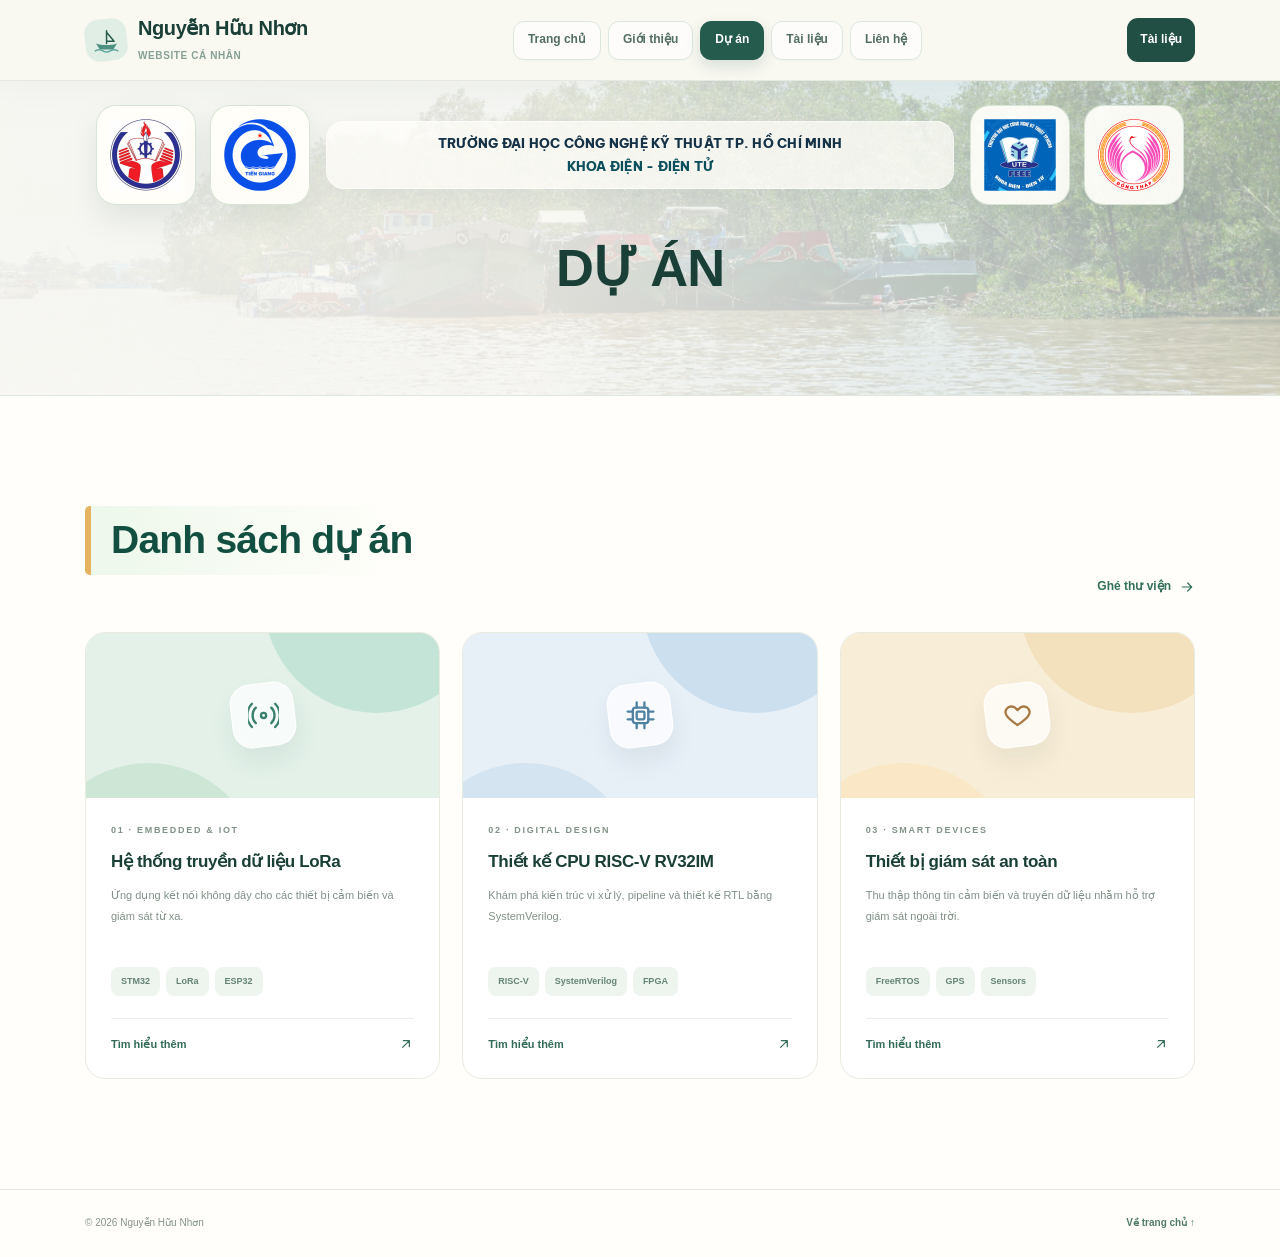
==== du-an.html @ a787abdf "Add files via upload" ====
<!DOCTYPE html>

<html lang="vi"><head><meta charset="utf-8"/><meta content="width=device-width, initial-scale=1" name="viewport"/>
<meta content="#f9f8f1" name="theme-color"/><meta content="Website cá nhân Nguyễn Hữu Nhơn: giới thiệu, học vấn, dự án và tài liệu." name="description"/>
<title>Dự án | Nguyễn Hữu Nhơn</title><link rel="preconnect" href="https://fonts.googleapis.com"/>
<link rel="preconnect" href="https://fonts.gstatic.com" crossorigin="anonymous"/>
<link href="https://fonts.googleapis.com/css2?family=Be+Vietnam+Pro:wght@500;600;700;800&amp;display=swap" rel="stylesheet"/>
<link href="style.css" rel="stylesheet"/></head>
<body data-page="du-an.html"><svg aria-hidden="true" style="position:absolute;width:0;height:0;overflow:hidden" xmlns="http://www.w3.org/2000/svg">
<symbol id="i-arrow" viewbox="0 0 24 24"><path d="M5 12h14m-6-6 6 6-6 6"></path></symbol>
<symbol id="i-arrow-up" viewbox="0 0 24 24"><path d="M7 17 17 7M8 7h9v9"></path></symbol>
<symbol id="i-search" viewbox="0 0 24 24"><circle cx="11" cy="11" r="7"></circle><path d="m16.5 16.5 4 4"></path></symbol>
<symbol id="i-book" viewbox="0 0 24 24"><path d="M4 5.5C8 4 10 5 12 7c2-2 4-3 8-1.5v13c-3-1-6-1-8 1-2-2-5-2-8-1v-13ZM12 7v12.5"></path></symbol>
<symbol id="i-heart" viewbox="0 0 24 24"><path d="M20.6 7.1c-1.6-2.4-5-2.7-7.1-.7l-1.5 1.5-1.5-1.5C8.4 4.4 5 4.7 3.4 7.1c-2.4 3.5.7 6.9 8.6 12.4 7.9-5.5 11-8.9 8.6-12.4Z"></path></symbol>
<symbol id="i-plus" viewbox="0 0 24 24"><path d="M12 4v16M4 12h16"></path></symbol>
<symbol id="i-x" viewbox="0 0 24 24"><path d="m5 5 14 14M19 5 5 19"></path></symbol>
<symbol id="i-trash" viewbox="0 0 24 24"><path d="M4 7h16M9 7V4h6v3m3 0-1 13H7L6 7m4 4v6m4-6v6"></path></symbol>
<symbol id="i-cloud" viewbox="0 0 24 24"><path d="M8 18H6a4 4 0 0 1 0-8 6.5 6.5 0 0 1 12.5-1 4.5 4.5 0 0 1-.5 9H8Z"></path></symbol>
<symbol id="i-cpu" viewbox="0 0 24 24"><rect height="12" rx="2" width="12" x="6" y="6"></rect><rect height="6" rx="1" width="6" x="9" y="9"></rect><path d="M9 2v4m6-4v4M9 18v4m6-4v4M2 9h4m-4 6h4m12-6h4m-4 6h4"></path></symbol>
<symbol id="i-radio" viewbox="0 0 24 24"><circle cx="12" cy="12" r="2"></circle><path d="M6 6a8.5 8.5 0 0 0 0 12m12-12a8.5 8.5 0 0 1 0 12M3 3a13 13 0 0 0 0 18M21 3a13 13 0 0 1 0 18"></path></symbol>
<symbol id="i-pin" viewbox="0 0 24 24"><path d="M19 10c0 5-7 11-7 11S5 15 5 10a7 7 0 1 1 14 0Z"></path><circle cx="12" cy="10" r="2.5"></circle></symbol>
<symbol id="i-sun" viewbox="0 0 24 24"><circle cx="12" cy="12" r="4"></circle><path d="M12 2v3m0 14v3M2 12h3m14 0h3M4.9 4.9l2.1 2.1m10 10 2.1 2.1M19.1 4.9 17 7m-10 10-2.1 2.1"></path></symbol>
<symbol id="i-code" viewbox="0 0 24 24"><path d="m8 7-5 5 5 5m8-10 5 5-5 5m-2-12-4 14"></path></symbol>
<symbol id="i-menu" viewbox="0 0 24 24"><path d="M4 7h16M4 12h16M4 17h16"></path></symbol>
<symbol id="i-download" viewbox="0 0 24 24"><path d="M12 3v12m-4-4 4 4 4-4M4 17v3h16v-3"></path></symbol>
</svg>
<header class="site-header"><div class="container header-row">
<a aria-label="Nguyễn Hữu Nhơn - Trang chủ" class="brand" href="index.html">
<span aria-hidden="true" class="brand-mark"><svg fill="none" height="27" viewbox="0 0 36 36" width="27"><path d="M4 22c7 3 21 3 28 0l-5 8H9l-5-8Z" fill="#4d9180"></path><path d="M18 5v17M18 7l10 12H18" stroke="#285b4c" stroke-linecap="round" stroke-linejoin="round" stroke-width="2"></path><path d="M3 32q5-3 10 0t10 0t10 0" stroke="#62a9a1" stroke-linecap="round" stroke-width="2"></path></svg></span>
<span><span class="brand-name">Nguyễn Hữu Nhơn</span><span class="brand-desc">Website cá nhân</span></span>
</a>
<nav aria-label="Điều hướng chính" class="site-nav" id="site-nav"><a href="index.html">Trang chủ</a>
<a href="gioi-thieu.html">Giới thiệu</a>
<a aria-current="page" class="active" href="du-an.html">Dự án</a>
<a href="tai-lieu.html">Tài liệu</a>
<a href="lien-he.html">Liên hệ</a></nav>
<a class="header-cta" href="tai-lieu.html">Tài liệu</a>
<button aria-controls="site-nav" aria-expanded="false" aria-label="Mở menu" class="menu-toggle" id="menu-toggle" type="button"><svg class="icon"><use href="#i-menu"></use></svg></button>
</div></header><main><section aria-label="Giới thiệu trang" class="page-banner"><div aria-label="Các biểu trưng giới thiệu" class="hero-emblems hero-emblems-split">
<div aria-label="Logo bên trái" class="emblem-row emblem-row-left">
<div class="emblem" title="Logo trường HCMUTE"><img alt="Logo Trường Đại học Sư phạm Kỹ thuật TP.HCM" height="320" src="images/logo-hcmute.png" width="320"/></div>
<div class="emblem" title="Logo tỉnh Tiền Giang"><img alt="Logo tỉnh Tiền Giang" height="320" src="images/logo-tien-giang.png" width="320"/></div>
</div>
<div class="site-academic-brand" aria-label="Trường và khoa">
  <span class="school-name">TRƯỜNG ĐẠI HỌC CÔNG NGHỆ KỸ THUẬT TP. HỒ CHÍ MINH</span>
  <span class="faculty-name">KHOA ĐIỆN - ĐIỆN TỬ</span>
</div>
<div aria-label="Logo bên phải" class="emblem-row emblem-row-right">
<div class="emblem" title="Logo khoa Điện - Điện tử"><img alt="Logo Khoa Điện - Điện tử" height="320" src="images/logo-khoa-dien-dien-tu.png" width="320"/></div>
<div class="emblem" title="Logo tỉnh Đồng Tháp"><img alt="Logo tỉnh Đồng Tháp" height="320" src="images/logo-dong-thap.png" width="320"/></div>
</div>
</div>
<div class="container page-banner-center">
<h1>Dự án</h1>
</div>
</section><section class="section-pad projects projects-page" id="du-an">
<div class="container">
<div class="section-top">
<div><h2 class="section-heading">Danh sách dự án</h2></div>
<a class="text-link" href="tai-lieu.html">Ghé thư viện <svg class="icon icon-sm"><use href="#i-arrow"></use></svg></a>
</div>
<div class="project-grid">
<article class="project-card">
<div class="project-banner"><div class="project-symbol"><svg class="icon"><use href="#i-radio"></use></svg></div></div>
<div class="project-card-body"><div class="project-meta">01 · Embedded &amp; IoT</div><h3>Hệ thống truyền dữ liệu LoRa</h3><p>Ứng dụng kết nối không dây cho các thiết bị cảm biến và giám sát từ xa.</p><div class="tags"><span>STM32</span><span>LoRa</span><span>ESP32</span></div><div class="card-footer"><button class="project-detail-button" data-project="lora">Tìm hiểu thêm <svg class="icon icon-sm"><use href="#i-arrow-up"></use></svg></button></div></div>
</article>
<article class="project-card">
<div class="project-banner"><div class="project-symbol"><svg class="icon"><use href="#i-cpu"></use></svg></div></div>
<div class="project-card-body"><div class="project-meta">02 · Digital Design</div><h3>Thiết kế CPU RISC-V RV32IM</h3><p>Khám phá kiến trúc vi xử lý, pipeline và thiết kế RTL bằng SystemVerilog.</p><div class="tags"><span>RISC-V</span><span>SystemVerilog</span><span>FPGA</span></div><div class="card-footer"><button class="project-detail-button" data-project="riscv">Tìm hiểu thêm <svg class="icon icon-sm"><use href="#i-arrow-up"></use></svg></button></div></div>
</article>
<article class="project-card">
<div class="project-banner"><div class="project-symbol"><svg class="icon"><use href="#i-heart"></use></svg></div></div>
<div class="project-card-body"><div class="project-meta">03 · Smart Devices</div><h3>Thiết bị giám sát an toàn</h3><p>Thu thập thông tin cảm biến và truyền dữ liệu nhằm hỗ trợ giám sát ngoài trời.</p><div class="tags"><span>FreeRTOS</span><span>GPS</span><span>Sensors</span></div><div class="card-footer"><button class="project-detail-button" data-project="safety">Tìm hiểu thêm <svg class="icon icon-sm"><use href="#i-arrow-up"></use></svg></button></div></div>
</article>
</div>
</div>
</section></main><footer><div class="container footer-inner"><span>© <span id="year">2026</span> Nguyễn Hữu Nhơn</span><a href="index.html">Về trang chủ ↑</a></div></footer><div aria-labelledby="project-modal-title" aria-modal="true" class="modal-backdrop" id="project-modal" role="dialog">
<div class="modal">
<div class="modal-head"><div><div class="eyebrow">Thông tin dự án · bản demo</div><h2 id="project-modal-title"></h2></div><button aria-label="Đóng" class="icon-button" data-close="project-modal" type="button"><svg class="icon"><use href="#i-x"></use></svg></button></div>
<div class="project-info-box" id="project-modal-body"></div>
<div class="form-actions"><button class="btn btn-primary" data-close="project-modal" type="button">Đã xem <svg class="icon icon-sm"><use href="#i-arrow"></use></svg></button></div>
</div>
</div><div aria-live="polite" id="toast" role="status"></div>
<script src="script.js"></script></body></html>
---- style.css ----
:root {
      --cream:#f9f8f1;--paper:#fffefa;--cream-2:#f2f3e9;--green:#214f43;--green-dark:#193f36;--muted:#63776c;
      --sea:#4f988e;--pale-sea:#e5f1ed;--gold:#efb963;--gold-light:#fcf0d6;--stroke:#dee6da;--shadow:0 22px 55px rgba(41,75,59,.08);
      --radius:23px; --font:'Be Vietnam Pro','Segoe UI',Tahoma,Arial,sans-serif;--serif:'Be Vietnam Pro','Segoe UI',Tahoma,Arial,sans-serif;
    }
    *{box-sizing:border-box}
    html{scroll-behavior:smooth;scroll-padding-top:95px}
    body{margin:0;background:var(--cream);color:var(--green-dark);font-family:var(--font);font-size:14px;-webkit-font-smoothing:antialiased}
    a{color:inherit;text-decoration:none}button,input,select,textarea{font:inherit}button{cursor:pointer}
    button:focus-visible,a:focus-visible,input:focus-visible,select:focus-visible,textarea:focus-visible{outline:3px solid #e2a855;outline-offset:3px}
    img,svg{display:block}::selection{background:#d0e7d8}
    .container{max-width:1170px;margin:auto;padding:0 30px}
    .eyebrow{font-size:11px;font-weight:800;letter-spacing:2.3px;text-transform:uppercase;color:#588579;display:flex;align-items:center;gap:10px}
    .eyebrow::before{content:"";width:27px;height:1px;background:#8fac95;display:inline-block}
    .site-header{position:sticky;top:0;z-index:70;background:rgba(249,248,241,.93);border-bottom:1px solid rgba(45,87,64,.09);backdrop-filter:blur(16px)}
    .header-row{height:80px;display:flex;justify-content:space-between;align-items:center;gap:25px}
    .brand{display:flex;align-items:center;gap:11px;flex-shrink:0}
    .brand-mark{display:grid;place-items:center;background:#e0eee6;color:var(--green);border-radius:14px;width:42px;height:42px;transform:rotate(-7deg)}
    .brand-mark svg{transform:rotate(7deg)}
    .brand-name{font-family:var(--serif);font-weight:400;font-size:28px;letter-spacing:-.6px;line-height:1}
    .brand-desc{font-size:9px;letter-spacing:1.7px;font-weight:700;text-transform:uppercase;color:#86a094;display:block;margin-top:5px}
    .site-nav{display:flex;gap:26px;align-items:center}
    .site-nav a{font-size:12px;color:#62796c;font-weight:700;transition:color .2s}
    .site-nav a:hover,.site-nav a.active{color:#1c5444}
    .header-cta{font-size:12px;background:var(--green);color:white;padding:13px 17px;border-radius:13px;font-weight:700;display:inline-flex;align-items:center;gap:12px;white-space:nowrap;transition:transform .2s,background .2s}
    .header-cta:hover{background:#357361;transform:translateY(-2px)}
    .menu-toggle{display:none;border:0;background:#e9f1e8;color:var(--green);width:42px;height:42px;border-radius:12px;align-items:center;justify-content:center}
    .icon{width:19px;height:19px;stroke:currentColor;stroke-width:1.8;fill:none;stroke-linecap:round;stroke-linejoin:round;flex-shrink:0}
    .icon-sm{width:16px;height:16px}
    .hero{overflow:hidden;position:relative;padding:72px 0 70px}
    .hero::before{content:"";width:540px;height:540px;border-radius:50%;background:#f5efdb;position:absolute;left:-370px;top:-130px;opacity:.6;pointer-events:none}
    .hero-layout{display:grid;grid-template-columns:51% 49%;align-items:center;gap:8px;position:relative}
    .hero-copy{padding:20px 20px 20px 0;z-index:1}
    .hero .eyebrow{margin-bottom:29px}
    h1,h2,h3,p{margin-top:0}
    .hero h1{font-family:var(--serif);font-size:clamp(51px,5.5vw,79px);letter-spacing:-1.8px;line-height:1.13;font-weight:400;margin-bottom:24px}
    .hero h1 em{font-style:italic;color:var(--sea)}
    .hero-description{font-size:14px;line-height:2.05;color:#708177;max-width:440px;margin-bottom:31px}
    .hero-actions{display:flex;align-items:center;flex-wrap:wrap;gap:13px}
    .btn{border-radius:13px;font-size:12px;font-weight:800;display:inline-flex;align-items:center;gap:11px;padding:15px 20px;border:1px solid transparent;justify-content:center;transition:transform .2s,box-shadow .2s,background .2s}
    .btn:hover{transform:translateY(-2px);box-shadow:0 10px 25px rgba(33,79,67,.12)}
    .btn-primary{background:var(--green);color:white}
    .btn-secondary{background:var(--paper);color:var(--green);border-color:#d5e1d6}
    .hero-notes{display:flex;align-items:center;gap:13px;margin-top:47px;color:#7a897d;font-size:11px;font-weight:600}
    .note-avatars{display:flex;padding-left:5px}
    .note-avatars span{width:31px;height:31px;border:3px solid var(--cream);border-radius:50%;display:grid;place-items:center;font-size:13px;margin-left:-5px;background:#e9d59e}
    .note-avatars span:nth-child(2){background:#b5d9c9}.note-avatars span:nth-child(3){background:#d9e3c5}
    .hero-visual{position:relative;padding:4px 0 0 0}
    .landscape{width:100%;filter:drop-shadow(0 28px 30px rgba(31,88,72,.1))}
    .visual-tag{position:absolute;top:10%;left:1%;background:#fffef9;box-shadow:var(--shadow);border-radius:13px;padding:13px 16px;transform:rotate(-4deg);display:flex;align-items:center;gap:10px;color:#31574c;font-size:10px;font-weight:800;letter-spacing:.7px}
    .visual-tag .dot{width:9px;height:9px;border-radius:50%;background:#e9b45c;box-shadow:0 0 0 5px #fbf0d8}
    .visual-bottom{position:absolute;right:-4px;bottom:8%;background:#fffefa;border:1px solid #edf0e8;border-radius:17px;padding:17px 20px;box-shadow:0 15px 42px rgba(27,69,53,.13);display:flex;align-items:center;gap:13px}
    .visual-bottom .sticker{background:#e5f1e9;border-radius:12px;width:43px;height:43px;display:grid;place-items:center;color:#4d917c}
    .visual-bottom b{display:block;font-size:11px}.visual-bottom small{font-size:10px;color:#869a8f;display:block;margin-top:4px}
    /* Bốn logo giới thiệu ở hai góc trên của vùng hero.
       Ở màn hình nhỏ, logo chuyển thành hai cột xếp trên nội dung để tránh che chữ. */
    .hero-emblems{position:absolute;top:37px;left:0;right:0;display:flex;justify-content:space-between;padding:0 22px;z-index:2;pointer-events:none}
    .emblem-column{display:flex;flex-direction:column;gap:13px}
    .emblem{width:104px;height:104px;display:grid;place-items:center;border:1px solid rgba(212,227,211,.9);background:rgba(255,254,250,.94);box-shadow:0 12px 28px rgba(39,79,67,.075);border-radius:19px;padding:8px}
    .emblem img{width:86px;height:86px;object-fit:contain}
    @media(max-width:1430px){
      .hero{padding-top:24px}
      .hero-emblems{position:relative;top:auto;left:auto;right:auto;max-width:1170px;margin:0 auto 10px;padding:0 30px}
      .emblem{width:86px;height:86px;border-radius:16px}
      .emblem img{width:72px;height:72px}
      .emblem-column{gap:10px}
    }
    @media(max-width:740px){
      .hero-emblems{padding:0 20px;margin-bottom:17px}
      .emblem{width:72px;height:72px;border-radius:14px;padding:7px}
      .emblem img{width:58px;height:58px}
      .emblem-column{gap:8px}
    }
    .info-strip{background:#204c41;color:#f2f8ee;position:relative;overflow:hidden}
    .info-strip::before{content:"";position:absolute;right:-60px;top:-145px;width:370px;height:260px;border:1px solid rgba(255,255,255,.15);border-radius:50%;transform:rotate(-15deg)}
    .strip-inner{padding-top:26px;padding-bottom:26px;display:grid;grid-template-columns:1.4fr repeat(3,1fr);gap:25px;align-items:center}
    .strip-lead{font-family:var(--serif);font-size:24px;line-height:1.3}
    .strip-stat{display:flex;align-items:center;gap:13px;border-left:1px solid rgba(245,250,240,.23);padding-left:24px}
    .strip-stat .number{font-size:26px;font-family:var(--serif);line-height:1}
    .strip-stat small{display:block;font-size:10px;color:#d0dfd4;line-height:1.6}
    section{scroll-margin-top:85px}
    .section-pad{padding:110px 0}
    .section-heading{font-family:var(--serif);font-weight:400;letter-spacing:-.7px;font-size:clamp(39px,4vw,54px);line-height:1.24;margin:18px 0 17px}
    .section-heading em{color:var(--sea);font-style:italic}
    .section-desc{color:#718277;line-height:2;font-size:13px;max-width:590px}
    .about-layout{display:grid;grid-template-columns:.9fr 1.1fr;gap:90px;align-items:center}
    .about-art{min-height:350px;background:#eaf0e5;border-radius:28px;position:relative;overflow:hidden;padding:35px;display:flex;flex-direction:column;justify-content:space-between}
    .about-art::before{content:"";width:360px;height:360px;background:#e0eadb;position:absolute;right:-130px;top:-180px;border-radius:50%}
    .about-art::after{content:"";width:390px;height:240px;background:#d3e7da;border-radius:45% 55% 30% 70%;transform:rotate(-20deg);position:absolute;right:-170px;bottom:-115px}
    .about-art-top{position:relative;z-index:1;font-size:11px;color:#648374;font-weight:800;letter-spacing:1.7px;text-transform:uppercase}
    .about-art-quote{position:relative;z-index:1;font-family:var(--serif);font-size:40px;max-width:340px;line-height:1.3;color:var(--green)}
    .about-art-quote em{font-style:italic;color:#70a391}
    .about-art-foot{position:relative;z-index:1;display:flex;gap:9px;align-items:center;color:#6c8a78;font-size:12px;font-weight:600}
    .about-art-foot span{width:35px;height:1px;background:#8da998}
    .about-text .eyebrow{margin-bottom:8px}
    .about-text .section-desc{margin-bottom:26px}
    .mini-features{display:grid;grid-template-columns:1fr 1fr;gap:13px}
    .mini-feature{background:white;border:1px solid #e6e9de;border-radius:16px;padding:18px}
    .mini-feature .icon-wrap{height:37px;width:37px;border-radius:11px;display:grid;place-items:center;background:#ebf3e9;color:#428c73;margin-bottom:15px}
    .mini-feature h3{font-size:12px;margin-bottom:7px}.mini-feature p{font-size:10px;color:#8a968a;margin:0;line-height:1.75}
    .projects{background:var(--paper)}
    .section-top{display:flex;align-items:end;justify-content:space-between;gap:25px;margin-bottom:35px}
    .section-top .section-desc{margin-bottom:0}
    .text-link{font-size:12px;color:#316f5a;font-weight:800;display:inline-flex;align-items:center;gap:8px;white-space:nowrap}
    .project-grid{display:grid;grid-template-columns:repeat(3,1fr);gap:22px}
    .project-card{border:1px solid #e8ebdf;border-radius:20px;background:white;overflow:hidden;transition:transform .2s,box-shadow .2s}
    .project-card:hover{transform:translateY(-5px);box-shadow:var(--shadow)}
    .project-banner{height:165px;display:grid;place-items:center;position:relative;overflow:hidden}
    .project-banner:before,.project-banner:after{content:"";position:absolute;border-radius:50%;width:225px;height:225px;opacity:.58}
    .project-banner:before{top:-145px;right:-50px}.project-banner:after{bottom:-190px;left:-50px}
    .project-card:nth-child(1) .project-banner{background:#e3f1e9;color:#3a806d}.project-card:nth-child(1) .project-banner:before{background:#addbcc}.project-card:nth-child(1) .project-banner:after{background:#bddfc9}
    .project-card:nth-child(2) .project-banner{background:#e7eff7;color:#4f81a3}.project-card:nth-child(2) .project-banner:before{background:#b8d4ea}.project-card:nth-child(2) .project-banner:after{background:#c6dded}
    .project-card:nth-child(3) .project-banner{background:#f8edd7;color:#a87943}.project-card:nth-child(3) .project-banner:before{background:#efd7aa}.project-card:nth-child(3) .project-banner:after{background:#fae4bb}
    .project-symbol{width:64px;height:64px;background:rgba(255,255,255,.7);border:1px solid rgba(255,255,255,.85);display:grid;place-items:center;border-radius:20px;transform:rotate(-7deg);box-shadow:0 14px 25px rgba(48,91,73,.08);position:relative;z-index:1}
    .project-symbol svg{height:31px;width:31px;transform:rotate(7deg)}
    .project-card-body{padding:25px}
    .project-meta{font-size:9px;font-weight:800;letter-spacing:1.7px;color:#809286;text-transform:uppercase;margin-bottom:11px}
    .project-card h3{font-size:17px;letter-spacing:-.4px;line-height:1.5;margin:0 0 11px}
    .project-card p{color:#819187;font-size:11px;line-height:1.9;min-height:64px;margin-bottom:18px}
    .tags{display:flex;gap:6px;flex-wrap:wrap;margin-bottom:22px}
    .tags span{font-size:9px;color:#658478;background:#eef4ee;padding:7px 10px;border-radius:8px;font-weight:700}
    .project-card .card-footer{border-top:1px solid #eef1eb;padding-top:16px;display:flex;align-items:center;justify-content:space-between;font-size:11px;font-weight:800;color:#326b59}
    .project-detail-button{background:transparent;border:0;color:inherit;font-size:11px;font-weight:800;display:flex;align-items:center;justify-content:space-between;width:100%;padding:0}
    .resource-section{background:#edf3ea;position:relative;overflow:hidden}
    .resource-section:before{content:"";width:520px;height:520px;border:1px solid #d9e7d8;position:absolute;right:-230px;top:-270px;border-radius:50%}
    .resource-section:after{content:"";width:460px;height:460px;border:1px solid #d9e7d8;position:absolute;left:-280px;bottom:-210px;border-radius:50%}
    .resource-container{position:relative;z-index:1}
    .resource-toolbar{margin-top:35px;background:var(--paper);padding:19px;border:1px solid #e0eadd;border-radius:20px;display:flex;align-items:center;gap:12px;flex-wrap:wrap;box-shadow:0 8px 25px rgba(62,91,70,.04)}
    .search-field{min-width:220px;flex:1 1 300px;display:flex;gap:10px;align-items:center;border:1px solid #e7ebe1;background:#fafcf8;border-radius:12px;padding:0 14px;color:#83a092}
    .search-field input{height:44px;min-width:0;border:0;outline:0;background:transparent;width:100%;font-size:12px;color:#214f43}
    .search-field input::placeholder{color:#9aab9d}
    .resource-toolbar .btn{padding:14px 15px}
    .filter-row{display:flex;align-items:center;flex-wrap:wrap;gap:8px;margin:24px 0}
    .filter-chip{border:1px solid #d8e5d8;border-radius:100px;background:rgba(255,255,255,.7);padding:10px 14px;color:#688477;font-size:10px;font-weight:800;transition:background .2s,color .2s}
    .filter-chip.active,.filter-chip:hover{background:#235645;color:#fff;border-color:#235645}
    .filter-chip.favorites{display:inline-flex;align-items:center;gap:6px}
    .resource-grid{display:grid;grid-template-columns:repeat(2,minmax(0,1fr));gap:15px}
    .resource-card{background:#fff;border:1px solid #e4ebe0;border-radius:16px;padding:22px;display:flex;gap:15px;align-items:flex-start;min-width:0;transition:transform .2s,border-color .2s}
    .resource-card:hover{transform:translateY(-3px);border-color:#bfd9c5}
    .resource-card-icon{width:47px;height:47px;background:#eaf4ee;color:#568b79;display:grid;place-items:center;border-radius:14px;flex-shrink:0}
    .resource-card:nth-child(4n+2) .resource-card-icon{background:#fef1d9;color:#bd9351}
    .resource-card:nth-child(4n+3) .resource-card-icon{background:#e6f1f7;color:#6f95a8}
    .resource-card-content{flex:1;min-width:0}
    .resource-card-category{font-size:9px;color:#82a092;font-weight:800;letter-spacing:1.1px;text-transform:uppercase;margin:2px 0 8px}
    .resource-card h3{margin:0 0 7px;font-size:13px;line-height:1.6;overflow-wrap:anywhere}
    .resource-card p{font-size:10px;color:#87988b;line-height:1.8;margin:0 0 15px}
    .resource-card-bottom{display:flex;align-items:center;justify-content:space-between;gap:12px}
    .resource-link{font-weight:800;font-size:10px;color:#28735a;display:inline-flex;align-items:center;gap:5px}
    .resource-actions{display:flex;gap:3px;align-items:center}
    .icon-button{background:transparent;border:0;border-radius:8px;width:30px;height:30px;display:grid;place-items:center;color:#a0ae9f}
    .icon-button:hover{background:#f1f5ee;color:#2c725c}
    .icon-button.is-favorite{color:#cf9650}
    .icon-button.is-favorite .icon{fill:#f3d7a1}
    .empty-state{padding:50px 22px;text-align:center;background:white;border:1px dashed #cbdcce;border-radius:20px;grid-column:1/-1}
    .empty-state h3{font-size:17px}.empty-state p{color:#7c9485;font-size:12px;line-height:1.8}
    .library-footnote{color:#859789;margin-top:21px;display:flex;gap:9px;align-items:center;font-size:10px;line-height:1.7;justify-content:space-between;flex-wrap:wrap}
    .library-tools{display:flex;align-items:center;gap:12px}
    .under-link{background:transparent;border:0;padding:3px;color:#3e7e68;font-size:10px;font-weight:800;text-decoration:underline;text-underline-offset:3px}
    .contact-section{background:#fffefa}
    .contact-box{background:#f9f5e9;border:1px solid #f1ead7;border-radius:27px;padding:59px 65px;display:grid;grid-template-columns:1fr auto;gap:25px;align-items:center;position:relative;overflow:hidden}
    .contact-box:after{content:"";width:370px;height:370px;background:#f2e8c9;border-radius:50%;position:absolute;top:-245px;right:120px;opacity:.65}
    .contact-box .eyebrow{position:relative;z-index:1}.contact-box .section-heading{position:relative;z-index:1;font-size:clamp(36px,4vw,48px);margin:15px 0 12px}
    .contact-box p{position:relative;z-index:1;color:#798678;font-size:12px;line-height:1.9;margin:0;max-width:570px}
    .contact-box .btn{position:relative;z-index:1}
    footer{border-top:1px solid #e6e8dd;padding:25px 0;color:#859489;background:#fffefa}
    .footer-inner{display:flex;justify-content:space-between;gap:14px;align-items:center;font-size:10px}
    .footer-inner .heart{color:#e8a65a}
    .footer-inner a{font-weight:800;color:#507c67}
    .modal-backdrop{position:fixed;inset:0;background:rgba(15,48,37,.52);backdrop-filter:blur(5px);display:none;z-index:100;align-items:center;justify-content:center;padding:20px}
    .modal-backdrop.open{display:flex}
    .modal{width:min(100%,520px);background:#fffefb;border-radius:24px;padding:31px;box-shadow:0 25px 90px rgba(10,42,28,.23);max-height:90vh;overflow:auto}
    .modal-head{display:flex;justify-content:space-between;align-items:flex-start;gap:18px;margin-bottom:21px}
    .modal-head h2{font-family:var(--serif);font-size:31px;font-weight:400;margin:6px 0 0}
    .modal-head .icon-button{background:#f3f5ee;color:#688577}
    .form-row{margin-bottom:15px}
    .form-row label{display:block;color:#557768;font-size:11px;font-weight:800;margin-bottom:8px}
    .form-row input,.form-row select,.form-row textarea{width:100%;background:#fafbf7;border:1px solid #dce7dc;border-radius:11px;padding:13px 14px;color:var(--green);font-size:12px;outline:none}
    .form-row textarea{min-height:87px;resize:vertical}
    .form-actions{display:flex;justify-content:flex-end;gap:10px;margin-top:24px}
    .form-hint{color:#91a094;font-size:10px;line-height:1.7;margin-top:11px}
    .project-info-box{color:#688479;font-size:13px;line-height:1.9}
    .project-info-box p{margin:0 0 18px}
    .project-info-box .tags{margin-top:8px}
    #toast{position:fixed;right:22px;bottom:22px;z-index:200;border-radius:13px;background:#285747;color:white;font-size:12px;font-weight:700;padding:15px 19px;box-shadow:0 15px 35px rgba(18,56,37,.18);opacity:0;transform:translateY(15px);pointer-events:none;transition:opacity .2s,transform .2s;max-width:350px}
    #toast.show{opacity:1;transform:translateY(0)}
    @media (max-width: 980px){
      .site-nav{gap:14px}.header-cta{display:none}.hero h1{font-size:clamp(47px,6.1vw,70px)}
      .about-layout{gap:40px}.strip-inner{grid-template-columns:1.2fr repeat(3,1fr);gap:10px}
      .strip-stat{padding-left:14px}
    }
    @media (max-width: 740px){
      .container{padding:0 20px}.header-row{height:70px}.brand-name{font-size:25px}
      .menu-toggle{display:flex}.site-nav{display:none;position:absolute;top:70px;left:0;right:0;background:#fffefb;border-bottom:1px solid #e4e9e1;padding:15px 22px 22px;box-shadow:0 18px 35px rgba(46,87,67,.08);flex-direction:column;align-items:stretch;gap:0}
      .site-nav.open{display:flex}.site-nav a{padding:12px 8px;font-size:13px}
      .hero{padding:55px 0 48px}.hero-layout{grid-template-columns:1fr;gap:13px}.hero-copy{padding:0}.hero h1{font-size:clamp(49px,10vw,71px)}.hero-notes{margin-top:28px}.hero-visual{max-width:530px;margin:0 auto;width:100%}.visual-tag{left:0;top:10%}
      .strip-inner{grid-template-columns:repeat(3,1fr);gap:18px}.strip-lead{grid-column:1/-1}.strip-stat{padding-left:11px}.strip-stat .number{font-size:24px}
      .section-pad{padding:72px 0}.about-layout{grid-template-columns:1fr;gap:26px}.about-art{min-height:310px;order:2}.about-text{order:1}
      .project-grid{grid-template-columns:1fr}.project-banner{height:140px}.project-card p{min-height:0}.resource-grid{grid-template-columns:1fr}
      .section-top{align-items:flex-start;flex-direction:column;gap:8px}.contact-box{grid-template-columns:1fr;padding:35px 27px}.contact-box .btn{justify-self:start}
      .footer-inner{flex-direction:column;align-items:flex-start}
    }
    @media (max-width:390px){.hero h1{font-size:47px}.mini-features{grid-template-columns:1fr}.strip-stat{gap:7px}.strip-stat .number{font-size:20px}.visual-bottom{transform:scale(.83);transform-origin:right bottom}.resource-toolbar .btn{width:100%}}
    @media (prefers-reduced-motion:reduce){html{scroll-behavior:auto}*,*:before,*:after{transition:none!important;animation:none!important}}

/* ===== BẾN NHỎ / MULTIPAGE LAYOUT & FRAMED MENU ===== */
.site-header{box-shadow:0 8px 28px rgba(47,79,68,.035)}
.header-row{gap:18px}
.site-nav{gap:7px}
.site-nav a{display:inline-flex;align-items:center;justify-content:center;min-height:39px;padding:0 14px;border:1px solid #dce6dc;background:rgba(255,255,255,.67);border-radius:11px;white-space:nowrap;color:#526f61;box-shadow:0 2px 0 rgba(76,128,89,.018);transition:transform .2s,background .2s,color .2s,border-color .2s,box-shadow .2s}
.site-nav a:hover{background:#e8f3eb;color:#1f604d;border-color:#a9d4ba;transform:translateY(-2px);box-shadow:0 7px 15px rgba(39,88,68,.075)}
.site-nav a.active,.site-nav a[aria-current="page"]{background:#245b4d;border-color:#245b4d;color:white;box-shadow:0 6px 15px rgba(33,91,75,.16)}
.site-nav a.active:hover{background:#327a65;color:white}
.header-cta{padding:12px 13px;border-radius:11px}
.home-quick{padding:90px 0 105px;background:#fffefa}
.quick-grid{display:grid;grid-template-columns:repeat(4,minmax(0,1fr));gap:17px}
.quick-card{min-width:0;position:relative;display:flex;flex-direction:column;align-items:flex-start;min-height:265px;padding:25px 23px;background:linear-gradient(160deg,#fff 64%,#f7f9f3);border:1px solid #e0e9dd;border-radius:21px;box-shadow:0 14px 32px rgba(33,72,59,.045);transition:transform .22s,border-color .22s,box-shadow .22s}
.quick-card:hover{transform:translateY(-6px);border-color:#92c6ad;box-shadow:0 19px 40px rgba(34,88,68,.115)}
.quick-icon{width:48px;height:48px;display:grid;place-items:center;border-radius:14px;margin-bottom:20px;color:#356b5a}
.quick-icon .icon{width:24px;height:24px}
.quick-icon.mint{background:#e6f2e8}.quick-icon.sky{background:#e3f0f7;color:#5587a3}.quick-icon.sand{background:#fbefcd;color:#aa8540}.quick-icon.rose{background:#f7e5dd;color:#b77867}
.quick-num{font-size:9px;font-weight:800;letter-spacing:1.35px;color:#7b9a8a}
.quick-card h3{font-family:var(--serif);font-size:27px;font-weight:400;margin:8px 0}
.quick-card p{font-size:11px;line-height:1.9;color:#78897e;margin-bottom:20px}
.quick-more{margin-top:auto;padding-top:11px;display:inline-flex;align-items:center;gap:7px;font-size:11px;font-weight:800;color:#30725b}
.home-end{padding:80px 0 98px;background:#f0f4e8}
.home-end-panel{text-align:center;display:flex;flex-direction:column;align-items:center;max-width:820px;margin:auto}
.home-end-panel .eyebrow{justify-content:center}.home-end-panel h2{font:400 clamp(35px,4.3vw,54px)/1.25 var(--serif);margin:24px 0 13px}
.home-end-panel em{color:#559d8a}.home-end-panel p{max-width:580px;color:#718577;font-size:13px;line-height:2;margin-bottom:25px}
.page-banner{position:relative;min-height:440px;padding:84px 0 72px;background:radial-gradient(circle at 20% 25%,#fbf3df 0,#fbf3df00 39%),radial-gradient(circle at 78% 80%,#d7ebe2 0,#d7ebe200 42%),#f9f8f1;overflow:hidden;border-bottom:1px solid #e7ede1}
.page-banner .hero-emblems{top:34px;left:max(20px,calc((100vw - 1420px)/2));right:max(20px,calc((100vw - 1420px)/2));padding:0;z-index:0}
.page-banner-center{position:relative;z-index:1;display:flex;flex-direction:column;align-items:center;text-align:center;max-width:850px;margin:auto}
.page-kicker{color:#669082;letter-spacing:2.5px;font-size:11px;font-weight:800;margin:26px 0 19px}
.page-banner h1{font:400 clamp(48px,5.1vw,76px)/1.13 var(--serif);letter-spacing:-1.2px;margin:0 0 19px}
.page-banner h1 em{color:var(--sea)}
.page-banner p{font-size:13px;color:#708477;max-width:585px;line-height:2;margin:0 auto}
.page-banner-flourish{margin-top:25px;color:#a4b795;font-size:13px}
.about-page-section{background:#fffefa}
.about-extra{background:#f1f5ec}
.about-skills{display:grid;grid-template-columns:repeat(3,minmax(0,1fr));gap:20px;margin-top:30px}
.skill-card{background:#fff;padding:30px 27px;border:1px solid #e0eade;border-radius:20px;box-shadow:0 9px 26px rgba(34,77,56,.045)}
.skill-icon{background:#ebf5ed;border-radius:14px;width:47px;height:47px;display:grid;place-items:center;color:#528c72;margin-bottom:19px}
.skill-card h3{font-size:15px;margin-bottom:12px}.skill-card p{font-size:11px;line-height:1.9;color:#7c9083;margin:0}
.projects-page{background:#fffefa}
.resource-page{padding-top:94px}
.contact-page{background:#fffefa}
.contact-grid{display:grid;grid-template-columns:repeat(3,1fr);gap:20px;margin-top:29px}
.contact-item{padding:31px;border-radius:22px;background:#fff;border:1px solid #e5eade;min-height:220px}
.contact-icon{width:44px;height:44px;border-radius:13px;display:grid;place-items:center;background:#ecf3e9;color:#57866e;margin-bottom:19px}
.contact-item h3{font-size:16px;margin:0 0 11px}.contact-item p{color:#7a8c80;font-size:11px;line-height:1.9}.soon{display:inline-block;background:#f4f6ee;color:#688877;font-size:10px;padding:8px 11px;border-radius:9px;font-weight:700}
@media(max-width:1100px){.header-row{gap:12px}.site-nav{gap:5px}.site-nav a{padding:0 10px;font-size:11px}.brand-name{font-size:25px}.quick-grid{grid-template-columns:repeat(2,1fr)}.page-banner .emblem{width:81px;height:81px}.page-banner .emblem img{width:64px;height:64px}.page-banner .emblem-column{gap:11px}.page-banner-center{max-width:670px}}
@media(max-width:740px){.site-nav{gap:8px}.site-nav a{padding:12px 16px;justify-content:flex-start;border-radius:12px;width:100%;font-size:13px;min-height:44px}.site-nav a:hover{transform:none}.page-banner{padding:22px 0 55px;min-height:unset}.page-banner .hero-emblems{position:relative;top:auto;left:auto;right:auto;padding:0 20px;max-width:600px;margin:0 auto 22px}.page-banner .emblem-column{gap:7px}.page-banner .emblem{width:66px;height:66px;border-radius:13px}.page-banner .emblem img{width:52px;height:52px}.page-kicker{margin:9px 0 14px}.page-banner h1{font-size:clamp(43px,9vw,62px)}.page-banner p{max-width:450px;font-size:12px}.page-banner-flourish{margin-top:14px}.home-quick{padding:64px 0}.quick-grid{gap:13px}.quick-card{padding:21px;min-height:240px}.quick-card h3{font-size:24px}.about-skills{grid-template-columns:1fr}.contact-grid{grid-template-columns:1fr}.resource-page{padding-top:66px}}
@media(max-width:460px){.quick-grid{grid-template-columns:1fr}.quick-card{min-height:205px}.page-banner h1{font-size:44px}.home-end{padding:64px 0}}

/* ===== GIỚI THIỆU / PERSONAL PROFILE / ICONS / VIETNAMESE TYPOGRAPHY ===== */
html,body{font-family:var(--font)}
body{line-height:1.65}
h1,h2,h3,.section-heading,.brand-name,.page-banner h1{font-family:var(--serif);font-weight:700;letter-spacing:-.045em}
.hero h1{font-weight:700;letter-spacing:-.05em}
.hero h1 em,.section-heading em,.page-banner h1 em,.home-end h2 em{font-weight:600}
.brand-name{font-size:26px;letter-spacing:-.045em}
.page-banner h1{font-weight:700}
.profile-opening{background:var(--cream);padding:74px 0 82px}
.profile-intro-grid{display:grid;grid-template-columns:minmax(260px,.78fr) minmax(0,1.22fr);gap:66px;align-items:center}
.profile-portrait{position:relative;isolation:isolate;min-height:340px;border-radius:30px;background:linear-gradient(155deg,#e3f1e8 5%,#d7e9db 48%,#cce6e5 100%);display:flex;flex-direction:column;align-items:center;justify-content:center;overflow:hidden;border:1px solid #d6e4d6}
.profile-portrait::before{content:"";position:absolute;left:-18%;right:-18%;bottom:-115px;height:220px;border-radius:50%;background:rgba(90,159,138,.17);transform:rotate(-8deg)}
.portrait-orbit{position:absolute;border-radius:50%;border:2px solid rgba(255,255,255,.58);pointer-events:none}
.portrait-orbit-one{width:360px;height:360px;top:-185px;left:-95px}
.portrait-orbit-two{width:330px;height:330px;bottom:-190px;right:-90px}
.portrait-initials{position:relative;width:162px;height:162px;border:8px solid rgba(255,255,255,.74);border-radius:50%;display:grid;place-items:center;background:#f4f8ed;color:#2b6b58;font-size:43px;letter-spacing:-.06em;font-weight:800;box-shadow:0 18px 35px rgba(34,82,64,.1)}
.portrait-caption{position:relative;margin-top:25px;color:#568475;letter-spacing:2px;font-size:10px;font-weight:800;text-align:center}
.profile-intro-copy .section-heading{font-size:clamp(35px,3.8vw,53px);line-height:1.2;margin:18px 0}
.profile-intro-lead{font-size:16px;line-height:1.9;color:#2c6050;font-weight:600;max-width:570px;margin-bottom:14px}
.profile-intro-copy .section-desc{margin-bottom:24px;line-height:1.9}
.bio-chips{display:flex;flex-wrap:wrap;gap:9px}
.bio-chips span{display:inline-flex;align-items:center;gap:8px;border-radius:100px;border:1px solid #d7e7d7;background:#fffefc;padding:10px 12px;font-size:11px;font-weight:700;color:#427463}
.detail-icon{display:inline-block;vertical-align:-.18em;flex-shrink:0;width:17px;height:17px;color:#559887;stroke-width:1.9}
.bio-chips .detail-icon{width:15px;height:15px}
.bio-info-section{background:#fffefa;padding-top:86px;padding-bottom:90px}
.bio-section-desc{margin-bottom:30px}
.bio-grid{display:grid;grid-template-columns:repeat(4,minmax(0,1fr));gap:15px}
.bio-detail{min-width:0;grid-column:span 2;padding:21px 22px;background:#fff;border:1px solid #e0e8dd;border-radius:19px;box-shadow:0 7px 25px rgba(39,84,62,.035);transition:transform .2s,border-color .2s,box-shadow .2s}
.bio-detail:hover{transform:translateY(-3px);border-color:#bbd9c2;box-shadow:0 15px 32px rgba(36,89,61,.07)}
.bio-wide{grid-column:span 2}.bio-full{grid-column:span 4;background:#eff6ef}
.bio-label{display:block;font-size:10px;letter-spacing:1px;text-transform:uppercase;color:#729181;font-weight:800;margin-bottom:12px}
.bio-value{display:flex;align-items:flex-start;gap:13px;justify-content:space-between;line-height:1.75;color:#244c40;font-size:13px;font-weight:700;overflow-wrap:anywhere}
.bio-value span{min-width:0;flex:1}
.bio-value .detail-icon{margin-top:3px}
.bio-education-section{background:#f0f6ed;padding:85px 0 95px}
.education-layout{display:grid;grid-template-columns:minmax(0,1.3fr) minmax(260px,.7fr);gap:24px;align-items:stretch}
.education-timeline{padding:19px 26px;background:#fff;border:1px solid #dee8dd;border-radius:24px}
.school-step{position:relative;display:grid;grid-template-columns:26px minmax(0,1fr);align-items:start;gap:17px;padding:18px 0}
.school-step:not(:last-child)::before{content:"";width:2px;background:#d3e5d4;position:absolute;top:36px;bottom:-18px;left:11px}
.school-dot{position:relative;width:24px;height:24px;border:7px solid #d6eadd;border-radius:50%;background:#367d67;box-shadow:0 0 0 2px white;z-index:1}
.school-info{padding-bottom:2px;min-width:0}
.school-level{font-size:10px;color:#729181;letter-spacing:.7px;text-transform:uppercase;font-weight:800;margin:1px 0 8px}
.school-name{display:flex;align-items:flex-start;justify-content:space-between;gap:16px;font-size:13px;line-height:1.75;font-weight:700;color:#235043}
.school-name span{flex:1}
.school-name .detail-icon{margin-top:2px}
.study-panel{padding:30px 27px;background:#255d4d;color:#f7fbf5;border-radius:24px;position:relative;overflow:hidden}
.study-panel::before{content:"";position:absolute;right:-110px;top:-130px;width:340px;height:340px;border-radius:50%;border:1px solid rgba(255,255,255,.19)}
.study-panel-tag{position:relative;display:flex;align-items:center;justify-content:space-between;font-size:12px;font-weight:800;color:#e9e1bd;letter-spacing:.4px;margin-bottom:30px}
.study-panel .detail-icon{color:#f5d69d}
.study-entry{position:relative;border-top:1px solid rgba(255,255,255,.19);padding:20px 0}
.study-entry span{display:block;font-size:11px;color:#cbdbcd;margin-bottom:8px}
.study-entry strong{font-size:16px;line-height:1.7;font-weight:700;display:inline}
.study-entry strong .detail-icon{vertical-align:-.22em;margin-left:7px}
.study-panel-bottom{position:relative;color:#dfecdf;font-size:11px;line-height:1.9;margin-top:22px}
.study-panel-bottom .detail-icon{margin-left:6px;vertical-align:-.25em}
.bio-personal-section{background:#fffefa;padding:85px 0 95px}
.hobby-grid{display:grid;grid-template-columns:repeat(3,minmax(0,1fr));gap:17px;margin-top:32px}
.hobby-card{background:#fff;border:1px solid #e4eadd;border-radius:22px;padding:26px 25px;box-shadow:0 13px 32px rgba(38,83,61,.04)}
.hobby-card:nth-child(2){background:#f7f8f0}.hobby-card:nth-child(3){background:#fefaf1}
.hobby-emoji{width:58px;height:58px;display:grid;place-items:center;background:#e9f4eb;border-radius:17px;font-size:28px;margin-bottom:19px}
.hobby-card:nth-child(2) .hobby-emoji{background:#e4eade}.hobby-card:nth-child(3) .hobby-emoji{background:#fbebcf}
.hobby-card h3{font-size:17px;line-height:1.6;margin-bottom:9px;display:flex;align-items:center;gap:8px}
.hobby-card h3 .detail-icon{width:16px;height:16px}
.hobby-card p{font-size:12px;color:#728679;line-height:1.9;margin:0}
.bio-summary{margin-top:24px;background:#eff7ee;border:1px dashed #b6d6bb;border-radius:22px;padding:26px 30px;display:flex;align-items:flex-start;gap:19px}
.summary-icon{width:48px;height:48px;border-radius:14px;display:grid;place-items:center;flex-shrink:0;background:#d9e9d8;color:#437d66}
.bio-summary h3{font-size:16px;margin:2px 0 6px}.bio-summary p{margin:0;color:#829689;font-size:12px}
@media(max-width:980px){.profile-intro-grid{gap:30px;grid-template-columns:.8fr 1.2fr}.bio-grid{gap:12px}.education-layout{grid-template-columns:1fr .8fr}}
@media(max-width:740px){.profile-opening{padding:50px 0 65px}.profile-intro-grid{grid-template-columns:1fr;gap:30px}.profile-portrait{min-height:255px}.portrait-initials{width:125px;height:125px;font-size:35px}.profile-intro-copy .section-heading{font-size:clamp(35px,7vw,46px)}.bio-info-section,.bio-education-section,.bio-personal-section{padding:65px 0}.bio-grid{grid-template-columns:1fr 1fr}.bio-detail,.bio-wide,.bio-full{grid-column:span 2}.education-layout{grid-template-columns:1fr}.education-timeline{padding:15px 22px}.hobby-grid{grid-template-columns:1fr}.hobby-card{display:grid;grid-template-columns:60px 1fr;column-gap:15px;padding:20px}.hobby-emoji{grid-row:span 2;margin-bottom:0}.hobby-card h3{margin:0}.hobby-card p{grid-column:2}.bio-summary{padding:20px;gap:13px}}
@media(max-width:450px){.profile-intro-copy .section-heading{font-size:34px}.bio-value{font-size:12px}.study-entry strong{font-size:15px}.school-name{font-size:12px}}


/* ==== Font hiện đại, dễ đọc, hỗ trợ dấu tiếng Việt - không phụ thuộc Google Fonts ==== */
:root{
  --font: Arial, 'Helvetica Neue', Tahoma, sans-serif;
  --serif: Arial, 'Helvetica Neue', Tahoma, sans-serif;
}
html,body,button,input,select,textarea{font-family:var(--font)!important;}
body{font-size:15px;line-height:1.65;}
h1,h2,h3,.section-heading,.brand-name,.page-banner h1,
.hero h1,.quick-card h3,.modal-head h2,.home-end h2,
.strip-lead,.strip-stat .number,.about-art-quote {
  font-family:var(--font)!important;
  font-style:normal!important;
  letter-spacing:-.018em!important;
  font-weight:700!important;
  line-height:1.3;
}
h1 em,h2 em,h3 em,.hero h1 em,.section-heading em,
.page-banner h1 em,.home-end h2 em,.about-art-quote em{
  font-style:normal!important;
  font-weight:inherit!important;
}
.hero h1{font-size:clamp(35px,4vw,58px)!important;line-height:1.23!important;}
.page-banner h1{font-size:clamp(33px,4.1vw,54px)!important;line-height:1.25!important;}
.section-heading{font-size:clamp(27px,3.2vw,39px)!important;margin:0 0 22px!important;}
.profile-intro-copy .section-heading{font-size:clamp(30px,3.1vw,43px)!important;}
.brand-name{font-size:20px!important;letter-spacing:0!important;}
.brand-desc{font-size:10px;letter-spacing:.06em;}
.page-banner{min-height:260px;padding:62px 0 58px;}
.page-banner-center{min-height:140px;justify-content:center;}
.page-banner .hero-emblems{top:12px;}
.profile-opening{padding:50px 0 58px;}
.bio-info-section,.bio-education-section,.bio-personal-section{padding:64px 0;}
.about-extra{padding:60px 0 80px!important;background:#f9f8f1;}
.bio-empty-section{height:105px;border:1px solid #e1e9e1;border-radius:18px;background:#fffefa;}
.quick-card h3{font-size:21px!important;}
.hero-description,.section-desc,.profile-intro-lead{font-size:15px;line-height:1.8;}
.bio-value,.school-name{font-size:14px;line-height:1.7;}
.bio-label{font-size:11px;letter-spacing:.02em;}
.hobby-card h3{font-size:16px;}
.page-banner-center .page-banner-flourish{display:none;}
/* Chữ gọn, rõ khi hiển thị trên điện thoại */
@media (max-width:740px){
 .page-banner{padding:15px 0 32px;min-height:unset;}
 .page-banner-center{min-height:100px;}
 .hero h1{font-size:clamp(33px,8vw,46px)!important;}
 .page-banner h1{font-size:clamp(30px,7.5vw,42px)!important;}
 .section-heading{font-size:clamp(26px,7vw,34px)!important;}
 .profile-intro-copy .section-heading{font-size:clamp(28px,7vw,35px)!important;}
 .brand-name{font-size:18px!important;}
 .page-banner .hero-emblems{position:relative;top:auto;}
 .bio-info-section,.bio-education-section,.bio-personal-section{padding:48px 0;}
 .about-extra{padding:48px 0 65px!important;}
}


/* === PHIÊN BẢN TÀI LIỆU / 6 NHÓM MÔN HỌC === */
:root {--headline:#134f41;--headline-accent:#e5b35f;}
.section-heading{color:var(--headline);padding:9px 15px 9px 20px;border-left:6px solid var(--headline-accent);background:linear-gradient(90deg,rgba(236,247,234,.92) 0%,rgba(236,247,234,0) 88%);border-radius:5px 14px 14px 5px;letter-spacing:-.016em!important;}
.bio-education-section .section-heading{border-left-color:#67ad9d;}
.bio-personal-section .section-heading{border-left-color:#d59e72;}
.resource-page{padding-top:72px;padding-bottom:88px;background:#fafbf6;}
.library-section-head{display:flex;justify-content:space-between;gap:20px;align-items:end;margin-bottom:24px;}
.library-section-head .section-heading{margin:9px 0 0!important;}
.section-kicker{color:#5c8874;font-weight:800;font-size:11px;letter-spacing:1.45px;}
.subject-total{font-size:12px;font-weight:700;color:#497764;padding:10px 15px;border:1px solid #cce1d5;border-radius:30px;background:#eef7f0;white-space:nowrap;}
.subject-grid{display:grid;grid-template-columns:repeat(3,minmax(0,1fr));gap:18px;}
.subject-card{--tone:#28745f;--tint:#e8f4ec;display:flex;flex-direction:column;text-align:left;align-items:stretch;min-width:0;min-height:190px;border:1.5px solid #dce8df;border-radius:21px;padding:22px 23px;background:#fff;box-shadow:0 10px 25px rgba(29,81,57,.045);transition:transform .18s,box-shadow .18s,border-color .18s;}
.subject-card:nth-child(2){--tone:#247f9a;--tint:#e4f3f8;}
.subject-card:nth-child(3){--tone:#a27431;--tint:#fbf0d8;}
.subject-card:nth-child(4){--tone:#8871a6;--tint:#f0eaf8;}
.subject-card:nth-child(5){--tone:#c27463;--tint:#faede7;}
.subject-card:nth-child(6){--tone:#458e76;--tint:#e5f5eb;}
.subject-card:hover{transform:translateY(-4px);border-color:var(--tone);box-shadow:0 14px 28px rgba(28,83,65,.115);}
.subject-card.is-selected{border-color:var(--tone);background:linear-gradient(145deg,#fff 15%,var(--tint) 100%);box-shadow:inset 0 0 0 1px var(--tone),0 12px 24px rgba(30,85,66,.1);}
.subject-top,.subject-bottom{display:flex;align-items:center;justify-content:space-between;width:100%;}
.subject-icon{display:grid;place-items:center;background:var(--tint);color:var(--tone);border-radius:14px;width:47px;height:47px;}
.subject-icon .icon{width:24px;height:24px;}
.subject-number{font-size:12px;font-weight:800;color:#9dab9e;letter-spacing:.1em;}
.subject-name{font-size:17px;line-height:1.42;font-weight:800;color:#224d41;margin:16px 0 auto;min-height:48px;}
.subject-bottom{font-size:12px;font-weight:650;margin-top:15px;padding-top:13px;border-top:1px solid #e9efea;color:#71887b;}
.subject-bottom .icon{color:var(--tone);}
.library-list-section{padding-top:56px;scroll-margin-top:95px;}
.library-active-label{margin:8px 0 0;color:#668478;font-size:13px;font-weight:700;}
.library-stat{display:flex;flex-direction:column;align-items:center;justify-content:center;background:#e7f3e9;color:#256853;border:1px solid #c9dfd0;border-radius:16px;min-width:98px;min-height:78px;padding:10px;}
.library-stat strong{font-size:26px;line-height:1.15;}.library-stat span{font-size:11px;color:#607c6e;}
.resource-toolbar{margin-top:6px;}
.resource-card-edit{margin:12px 0 2px;display:flex;align-items:center;flex-wrap:wrap;gap:7px;font-size:11px;color:#688275;}
.resource-card-edit select{width:auto;min-width:140px;max-width:100%;padding:7px 24px 7px 9px;border:1px solid #d5e8db;background:#f8fbf6;border-radius:8px;font-size:11px;color:#275d47;}
.empty-state{background:#fff;border-style:dashed;}
/* Liên hệ: tách 4 thẻ thông tin rõ ràng, dễ bấm */
.contact-page{background:#fbfcf7;padding-top:70px;padding-bottom:100px;}
.contact-cards{display:grid;grid-template-columns:repeat(2,minmax(0,1fr));gap:18px;margin-top:26px;}
.contact-link-card{--contact-tone:#267963;--contact-bg:#eaf6ed;position:relative;display:flex;align-items:flex-start;gap:17px;min-height:156px;padding:26px;border:1.5px solid #cddfd2;border-radius:21px;background:linear-gradient(132deg,#fff 60%,var(--contact-bg));box-shadow:0 8px 20px rgba(24,80,59,.06);transition:transform .2s,border-color .2s,box-shadow .2s;}
.contact-link-card:hover{transform:translateY(-4px);border-color:var(--contact-tone);box-shadow:0 15px 28px rgba(38,83,64,.12);}
.contact-link-card:focus-visible{outline:3px solid var(--contact-tone);outline-offset:3px;}
.contact-email{--contact-tone:#217f9d;--contact-bg:#e8f4fa;}
.contact-facebook{--contact-tone:#316eb3;--contact-bg:#e9f1ff;}
.contact-facebook-secondary{--contact-tone:#946aad;--contact-bg:#f5edfa;}
.contact-card-icon{width:51px;height:51px;border-radius:14px;flex:0 0 auto;display:grid;place-items:center;color:var(--contact-tone);background:var(--contact-bg);}
.contact-card-icon .icon{height:25px;width:25px;}
.contact-card-content{display:flex;flex-direction:column;gap:7px;min-width:0;flex:1;}
.contact-card-label{font-size:12px;font-weight:800;letter-spacing:.03em;color:var(--contact-tone);}
.contact-card-content strong{font-size:17px;line-height:1.45;color:#20473d;overflow-wrap:anywhere;}
.contact-card-content small{font-size:12px;color:#6d8277;overflow-wrap:anywhere;}
.contact-card-arrow{width:18px;height:18px;flex:0 0 auto;color:var(--contact-tone);}
@media(max-width:900px){.subject-grid{grid-template-columns:repeat(2,minmax(0,1fr));}.contact-cards{gap:14px;}}
@media(max-width:600px){.subject-grid,.contact-cards{grid-template-columns:1fr;}.subject-card{min-height:155px;padding:20px;}.subject-name{min-height:unset;}.library-section-head{align-items:flex-start;}.subject-total{display:none;}.library-stat{min-width:76px;min-height:64px;}.contact-link-card{min-height:135px;padding:22px;}.contact-card-content strong{font-size:15px;}.contact-card-icon{width:46px;height:46px;}.resource-card-edit{align-items:flex-start;}}


/* === Nền miền Tây sông nước cho trang chủ và banner === */
.home-hero{
  background:
    linear-gradient(90deg, rgba(249,248,241,.94) 0%, rgba(249,248,241,.90) 34%, rgba(240,245,239,.72) 58%, rgba(224,236,230,.48) 100%),
    linear-gradient(180deg, rgba(255,255,255,.10) 0%, rgba(255,255,255,.18) 100%),
    url('images/mekong-bg.jpg') center center / cover no-repeat;
  border-bottom:1px solid #e2e9df;
  padding-top:20px;
}
.page-banner{
  background:
    linear-gradient(90deg, rgba(249,248,241,.92) 0%, rgba(249,248,241,.88) 42%, rgba(233,241,236,.78) 70%, rgba(225,237,231,.64) 100%),
    url('images/mekong-bg.jpg') center center / cover no-repeat !important;
  border-bottom:1px solid #dfe8df;
}
.page-banner::after{content:"";position:absolute;inset:0;background:linear-gradient(180deg, rgba(255,255,255,.05) 0%, rgba(255,255,255,.18) 100%);pointer-events:none}
.page-banner-center{position:relative;z-index:2}
.page-banner .hero-emblems{z-index:2}

/* === Trang chủ: logo to hơn, dời sang 2 bên === */
.home-hero .hero-emblems.hero-emblems-split{
  position:relative;
  top:auto;left:auto;right:auto;
  max-width:1170px;
  margin:0 auto 10px;
  padding:0 56px;
  display:flex;
  justify-content:space-between;
  align-items:center;
  gap:24px;
  pointer-events:none;
}
.home-hero .emblem-row{display:flex;align-items:center;gap:14px}
.home-hero .emblem{width:106px;height:106px;display:grid;place-items:center;border:1px solid rgba(212,227,211,.9);background:rgba(255,254,250,.90);box-shadow:0 14px 30px rgba(39,79,67,.10);border-radius:20px;padding:9px}
.home-hero .emblem img{width:84px;height:84px;object-fit:contain}
.home-hero .hero-layout{grid-template-columns:minmax(0,780px);justify-content:flex-start;min-height:380px}
.home-hero .hero-copy{padding:32px 34px;background:rgba(255,254,249,.74);border:1px solid rgba(255,255,255,.58);border-radius:28px;box-shadow:0 20px 45px rgba(31,74,58,.10);backdrop-filter:blur(4px);max-width:780px}
.home-hero .hero-description{max-width:580px;color:#4d6559;font-size:15px;line-height:1.9;margin-bottom:18px}
.home-hero .hero-copy h1{color:#173f35}
.home-hero .hero-actions,.home-hero .hero-visual{display:none!important}

/* === Khung lời chào đưa lên sau tên === */
.home-greeting-box{margin-top:20px;background:linear-gradient(135deg,#fffef8 0%,#eef7ef 100%);border:1.5px solid #d8e8d8;border-radius:24px;padding:24px 26px;display:flex;align-items:flex-start;gap:18px;box-shadow:0 14px 28px rgba(35,84,60,.07);max-width:640px}
.home-greeting-icon{width:56px;height:56px;border-radius:16px;background:#dff0e2;display:grid;place-items:center;font-size:26px;flex:0 0 auto}
.home-greeting-box h3{margin:0 0 8px;font-size:24px;color:#1b4b3e}
.home-greeting-box p{margin:0;font-size:14px;line-height:1.8;color:#62786d}

/* === Mô tả dưới các mục chính === */
.quick-card p{font-size:13px;line-height:1.8;color:#6b8175;margin:10px 0 18px;min-height:72px}
.quick-card h3{margin-bottom:0}

@media(max-width:980px){
  .home-hero .hero-emblems.hero-emblems-split{padding:0 38px}
  .home-hero .emblem{width:94px;height:94px}
  .home-hero .emblem img{width:74px;height:74px}
}
@media(max-width:740px){
  .home-hero{padding-top:12px;background-position:center center}
  .home-hero .hero-emblems.hero-emblems-split{padding:0 20px;flex-wrap:wrap;justify-content:space-between;gap:10px 16px}
  .home-hero .emblem-row{gap:10px}
  .home-hero .emblem{width:74px;height:74px;border-radius:15px;padding:7px}
  .home-hero .emblem img{width:58px;height:58px}
  .home-hero .hero-layout{grid-template-columns:1fr;min-height:auto}
  .home-hero .hero-copy{padding:24px 20px;border-radius:22px;background:rgba(255,254,249,.80)}
  .home-hero .hero-description{font-size:14px;line-height:1.8}
  .home-greeting-box{padding:20px;gap:14px;flex-direction:column;max-width:none}
  .home-greeting-icon{width:48px;height:48px;font-size:22px}
  .home-greeting-box h3{font-size:20px}
  .quick-card p{min-height:unset}
}


/* === Cập nhật: tách thành 2 khung và căn giữa tên === */
.home-hero .hero-layout{
  justify-content:center;
}
.home-hero .hero-copy{
  margin:0 auto;
}
.home-hero .hero-copy h1{
  text-align:center;
  margin-bottom:24px;
}
.home-hero .hero-stack{
  display:grid;
  gap:18px;
  max-width:660px;
  margin:0 auto;
}
.home-hero .hero-info-card{
  background:linear-gradient(135deg,#fffef8 0%,#f6faf4 100%);
  border:1.5px solid #d8e8d8;
  border-radius:24px;
  padding:24px 28px;
  box-shadow:0 14px 28px rgba(35,84,60,.06);
}
.home-hero .hero-info-card .hero-description{
  margin:0;
  max-width:none;
  text-align:left;
}
.home-hero .home-greeting-box{
  margin-top:0;
  max-width:none;
}
@media(max-width:740px){
  .home-hero .hero-copy h1{margin-bottom:18px;}
  .home-hero .hero-info-card{padding:20px;}
  .home-hero .hero-stack{gap:14px;}
}


/* ==========================================================
   SỬA LỖI TRANG CHỦ - 20/10/2026
   Dùng toàn bộ CSS đầy đủ, chia 2 khung độc lập, không chồng icon.
   ========================================================== */
:root {
  --font: Arial, 'Segoe UI', Tahoma, sans-serif;
  --serif: Arial, 'Segoe UI', Tahoma, sans-serif;
}
html, body, button, input, select, textarea {font-family: var(--font) !important;}
h1, h2, h3, .brand-name, .section-heading, .page-banner h1, .hero h1 {
  font-family: var(--font) !important;
  font-style: normal !important;
  letter-spacing: -.02em !important;
}

/* Cụm 4 biểu trưng nằm thành 2 nhóm ở hai bên, không sát mép */
.home-hero {padding: 22px 0 60px; min-height: unset; overflow: hidden;}
.home-hero .hero-emblems.hero-emblems-split {
  position: relative; inset: auto; width: min(1200px, 100%); max-width: 1200px;
  padding: 0 58px; margin: 0 auto 18px;
  display: flex; justify-content: space-between; align-items: center;
  gap: 24px; pointer-events: none; z-index: 3;
}
.home-hero .emblem-row {display: flex; align-items: center; gap: 18px; flex: 0 0 auto;}
.home-hero .emblem {
  width: 105px; height: 105px; border-radius: 22px;
  background: rgba(255, 255, 252, .95); border: 1px solid #e0e9dc;
  display: grid; place-items: center; padding: 11px;
  box-shadow: 0 12px 32px rgba(22, 70, 53, .10);
}
.home-hero .emblem img {width: 82px; height: 82px; object-fit: contain;}

/* Bố cục khối tên và khối lời chúc đứng độc lập */
.home-hero .hero-layout {
  display: flex !important; flex-direction: column; align-items: center;
  gap: 24px; min-height: unset; width: 100%;
}
.home-hero .hero-copy {
  position: relative; box-sizing: border-box; width: min(880px, 100%);
  margin: 0 auto; padding: 34px 40px;
  background: rgba(255, 254, 249, .90);
  border: 1px solid rgba(255, 255, 255, .88); border-radius: 27px;
  box-shadow: 0 16px 38px rgba(25, 63, 54, .11);
  backdrop-filter: blur(5px);
}
.home-hero .hero-copy h1 {
  color: #194a3d; text-align: center; font-weight: 800 !important;
  font-size: clamp(32px, 4.1vw, 56px) !important;
  line-height: 1.25 !important; margin: 0 0 24px;
}
.home-hero .hero-stack {margin: 0 auto; display: block; max-width: 100%;}
.home-hero .hero-info-card {
  padding: 22px 26px; border: 1px solid #dce9dc;
  background: #fffefa; border-radius: 20px;
  box-shadow: 0 9px 23px rgba(25, 70, 48, .045);
}
.home-hero .hero-info-card .hero-description {
  font-size: 15px; color: #466558; line-height: 1.85;
  margin: 0; max-width: none; text-align: center;
}
.home-hero .hero-info-deco {display: none !important;}
.home-hero .hero-wish-outer {
  width: min(780px, 100%); display: block; margin: 0 auto;
}
.home-hero .home-greeting-box {
  display: flex; align-items: center; gap: 20px;
  width: 100%; max-width: none; margin: 0; padding: 24px 30px;
  border-radius: 24px; border: 1px solid #d8ead7;
  background: linear-gradient(115deg, rgba(255,254,249,.97), rgba(234,248,235,.96));
  box-shadow: 0 12px 28px rgba(27, 79, 56, .09);
  position: relative;
}
.home-hero .home-greeting-icon {
  width: 60px; height: 60px; flex: 0 0 60px;
  display: grid; place-items: center; border-radius: 18px;
  background: #e4f2e0; font-size: 27px;
}
.home-hero .home-greeting-box h3 {
  font-size: clamp(18px,2vw,24px); line-height:1.4;
  margin: 0 0 6px; font-weight: 800; color: #1e503f;
}
.home-hero .home-greeting-box p {
  font-size:14px; line-height:1.75; color:#4c6b5b; margin:0;
}
.home-hero .wish-floral {
  display: block; position: static; margin-top: 10px;
  font-size: 15px; letter-spacing: 5px; line-height: 1.5;
}
.home-hero .home-greeting-deco {display: none !important;}

/* Giữ các thẻ điều hướng đúng kiểu card có khung */
.home-quick {padding: 74px 0 94px;}
.home-quick .quick-grid {display: grid; grid-template-columns: repeat(4, minmax(0, 1fr)); gap: 18px;}
.home-quick .quick-card {
  display: flex; flex-direction: column; align-items: flex-start;
  gap: 0; min-width: 0; min-height: 310px;
  padding: 26px 23px; border-radius: 22px; border: 1px solid #dce8da;
  background: #ffffff; box-shadow: 0 9px 26px rgba(22,70,53,.065);
  transition: transform .18s ease, border-color .18s ease, box-shadow .18s ease;
}
.home-quick .quick-card:hover {
  transform: translateY(-4px); border-color: #9ec8b0;
  box-shadow: 0 15px 32px rgba(22,70,53,.105);
}
.home-quick .quick-card h3 {
  font-size: clamp(17px, 1.6vw, 21px) !important;
  font-weight: 800; line-height: 1.38; margin: 12px 0 8px;
}
.home-quick .quick-card p {
  color: #64796e; font-size: 13px; line-height: 1.75;
  margin: 0 0 15px; min-height: 0;
}
.home-quick .quick-more {margin-top: auto; padding-top: 16px;}

@media (max-width: 1080px) {
  .home-quick .quick-grid {grid-template-columns: repeat(2, minmax(0, 1fr));}
  .home-quick .quick-card {min-height: 245px;}
}
@media (max-width: 740px) {
  .home-hero {padding: 16px 0 44px;}
  .home-hero .hero-emblems.hero-emblems-split {padding: 0 22px; gap:12px; margin-bottom: 16px;}
  .home-hero .emblem-row {gap: 8px;}
  .home-hero .emblem {width: 70px; height: 70px; padding: 6px; border-radius: 15px;}
  .home-hero .emblem img {width: 56px; height: 56px;}
  .home-hero .hero-layout {gap: 16px;}
  .home-hero .hero-copy {padding: 24px 18px; border-radius: 22px;}
  .home-hero .hero-copy h1 {font-size: clamp(29px,7.5vw,42px) !important; margin-bottom:18px;}
  .home-hero .hero-info-card {padding: 18px;}
  .home-hero .hero-info-card .hero-description {font-size: 13px;}
  .home-hero .home-greeting-box {padding: 20px; gap: 13px; flex-direction: row; align-items:flex-start;}
  .home-hero .home-greeting-icon {width:46px; height:46px; flex-basis:46px; font-size:22px;}
  .home-hero .home-greeting-box p {font-size:13px;}
  .home-quick {padding: 60px 0 70px;}
  .home-quick .quick-grid {grid-template-columns: repeat(2, minmax(0, 1fr)); gap: 12px;}
  .home-quick .quick-card {min-height: 240px; padding: 19px;}
}
@media (max-width: 480px) {
  .home-hero .hero-emblems.hero-emblems-split {padding: 0 12px;}
  .home-hero .emblem {width: clamp(52px,15vw,67px); height:clamp(52px,15vw,67px);}
  .home-hero .emblem img {width: 82%; height: 82%;}
  .home-hero .emblem-row {gap: 5px;}
  .home-quick .quick-grid {grid-template-columns: 1fr;}
  .home-quick .quick-card {min-height: 0;}
  .home-hero .home-greeting-box {flex-direction: column;}
}

/* Không dùng mảng tròn trang trí lớn đè lên ảnh nền sông nước. */
.home-hero::before{display:none!important;}


/* ==========================================================
   CẬP NHẬT TRANG CHỦ: nền vi mạch cho khung ngành + nền minh họa 4 mục
   ========================================================== */
.home-hero .hero-info-card{
  position:relative;
  overflow:hidden;
  border:1px solid #dce9dc;
  border-radius:22px;
  padding:24px 28px;
  background:
    linear-gradient(180deg, rgba(255,254,250,.92) 0%, rgba(255,254,250,.92) 100%),
    url('images/hero-tech-bg.png') center center / cover no-repeat;
  box-shadow:0 10px 26px rgba(25,70,48,.06);
}
.home-hero .hero-info-card::after{
  content:"";
  position:absolute;
  inset:0;
  background:linear-gradient(135deg, rgba(255,255,255,.26) 0%, rgba(255,255,255,.06) 100%);
  pointer-events:none;
}
.home-hero .hero-study-list{position:relative;z-index:1;display:grid;gap:12px}
.home-hero .hero-study-row{
  display:flex;
  align-items:flex-start;
  gap:10px;
  font-size:15px;
  line-height:1.75;
  color:#45685a;
}
.home-hero .hero-study-row .label{
  flex:0 0 145px;
  min-width:145px;
  font-weight:800;
  color:#1d5142;
}
.home-hero .hero-study-row .value{
  flex:1 1 auto;
  font-weight:600;
}
.home-hero .home-greeting-box{
  background:linear-gradient(115deg, rgba(255,254,249,.97), rgba(236,248,237,.96));
}
.home-hero .home-greeting-icon{
  background:linear-gradient(135deg,#e2f5df 0%, #eff8df 100%);
}
.home-hero .wish-floral{
  color:#2f6a57;
  opacity:.85;
}

/* 4 thẻ chính có ảnh nền minh họa ở phần đầu */
.home-quick .quick-card{
  position:relative;
  overflow:hidden;
  padding:188px 23px 26px;
}
.home-quick .quick-card::before{
  content:"";
  position:absolute;
  inset:0 0 auto 0;
  height:178px;
  background-image:var(--card-bg);
  background-size:cover;
  background-position:center;
  background-repeat:no-repeat;
}
.home-quick .quick-card::after{
  content:"";
  position:absolute;
  left:0;right:0;top:118px;
  height:88px;
  background:linear-gradient(180deg, rgba(255,255,255,0) 0%, rgba(255,255,255,.92) 55%, rgba(255,255,255,1) 100%);
  pointer-events:none;
}
.home-quick .quick-card > *{position:relative;z-index:1}
.home-quick .quick-card .quick-icon{
  position:absolute;
  top:24px;
  left:23px;
  z-index:2;
  box-shadow:0 10px 24px rgba(22,70,53,.08);
}
.home-quick .quick-card .quick-num{margin-top:0}
.home-quick .card-info{--card-bg:url('images/card-bg-info.png')}
.home-quick .card-project{--card-bg:url('images/card-bg-project.png')}
.home-quick .card-library{--card-bg:url('images/card-bg-library.png')}
.home-quick .card-contact{--card-bg:url('images/card-bg-contact.png')}
.home-quick .quick-card h3{margin-top:8px}
.home-quick .quick-card p{max-width:100%}

@media (max-width: 740px){
  .home-hero .hero-study-row{
    flex-direction:column;
    gap:2px;
    font-size:14px;
  }
  .home-hero .hero-study-row .label{
    flex:auto;
    min-width:0;
  }
  .home-quick .quick-card{
    padding:162px 19px 20px;
  }
  .home-quick .quick-card::before{height:152px}
  .home-quick .quick-card::after{top:102px;height:76px}
  .home-quick .quick-card .quick-icon{top:18px;left:19px}
}


/* ===== 20-10-2026: sửa nền vi mạch rõ hơn + logo trang con giống trang chủ ===== */
.home-hero .hero-info-card{
  position:relative;
  overflow:hidden;
  background:#fffefa;
}
.home-hero .hero-info-card::before{
  content:"";
  position:absolute;
  inset:0;
  background:
    linear-gradient(90deg, rgba(255,255,255,.58) 0%, rgba(255,255,255,.50) 34%, rgba(255,255,255,.38) 62%, rgba(255,255,255,.26) 100%),
    url('images/hero-tech-bg.png') center center / cover no-repeat;
  opacity:.98;
}
.home-hero .hero-info-card::after{
  content:"";
  position:absolute;
  inset:0;
  background:linear-gradient(180deg, rgba(255,255,255,.10) 0%, rgba(255,255,255,.18) 100%);
  pointer-events:none;
}
.home-hero .hero-study-list{position:relative;z-index:2}
.home-hero .hero-study-row .label,
.home-hero .hero-study-row .value{
  text-shadow:0 1px 0 rgba(255,255,255,.55);
}

.page-banner .hero-emblems.hero-emblems-split{
  position:relative;
  top:auto;left:auto;right:auto;
  max-width:1170px;
  margin:0 auto 12px;
  padding:0 56px;
  display:flex;
  justify-content:space-between;
  align-items:center;
  gap:24px;
  pointer-events:none;
  z-index:2;
}
.page-banner .hero-emblems.hero-emblems-split .emblem-row{display:flex;align-items:center;gap:14px}
.page-banner .hero-emblems.hero-emblems-split .emblem{
  width:100px;
  height:100px;
  border-radius:20px;
  padding:9px;
  background:rgba(255,254,250,.92);
  border:1px solid rgba(212,227,211,.9);
  box-shadow:0 14px 30px rgba(39,79,67,.10);
}
.page-banner .hero-emblems.hero-emblems-split .emblem img{width:80px;height:80px;object-fit:contain}
.page-banner{padding-top:24px}
.page-banner-center{min-height:120px;justify-content:center}

@media(max-width:980px){
  .page-banner .hero-emblems.hero-emblems-split{padding:0 38px}
  .page-banner .hero-emblems.hero-emblems-split .emblem{width:88px;height:88px;border-radius:17px}
  .page-banner .hero-emblems.hero-emblems-split .emblem img{width:70px;height:70px}
}
@media(max-width:740px){
  .page-banner .hero-emblems.hero-emblems-split{
    padding:0 20px;
    flex-wrap:wrap;
    justify-content:space-between;
    gap:10px 16px;
    margin-bottom:16px;
  }
  .page-banner .hero-emblems.hero-emblems-split .emblem-row{gap:10px}
  .page-banner .hero-emblems.hero-emblems-split .emblem{width:72px;height:72px;border-radius:15px;padding:7px}
  .page-banner .hero-emblems.hero-emblems-split .emblem img{width:58px;height:58px}
}


/* ===== Cập nhật trang Giới thiệu: nền vi mạch cho phần họ tên ===== */
.profile-intro-copy{
  display:flex;
  flex-direction:column;
  gap:18px;
}
.profile-tech-card{
  position:relative;
  overflow:hidden;
  border:1px solid #d6e6dc;
  border-radius:28px;
  padding:28px 30px;
  background:#fffefa;
  box-shadow:0 16px 34px rgba(27,72,54,.08);
}
.profile-tech-card::before{
  content:"";
  position:absolute;
  inset:0;
  background:
    linear-gradient(90deg, rgba(255,255,255,.82) 0%, rgba(255,255,255,.72) 34%, rgba(255,255,255,.58) 66%, rgba(255,255,255,.45) 100%),
    url('images/hero-tech-bg.png') center center / cover no-repeat;
}
.profile-tech-card > *{
  position:relative;
  z-index:1;
}
.profile-tech-heading{
  margin:0 0 20px !important;
}
.profile-study-lines{
  display:grid;
  gap:14px;
}
.profile-study-line{
  display:flex;
  align-items:flex-start;
  gap:10px;
  padding:14px 16px;
  border:1px solid rgba(210,229,220,.95);
  border-radius:16px;
  background:rgba(255,255,255,.72);
  color:#3f6455;
  font-size:16px;
  line-height:1.65;
}
.profile-study-line .study-label{
  flex:0 0 125px;
  min-width:125px;
  font-weight:800;
  color:#1e5648;
}
.profile-study-line strong{
  font-weight:700;
  color:#345d4f;
}
.profile-bio-chips{
  margin-top:0;
}
@media(max-width:740px){
  .profile-tech-card{
    padding:22px 18px;
    border-radius:22px;
  }
  .profile-study-line{
    flex-direction:column;
    gap:4px;
    padding:12px 14px;
    font-size:14px;
  }
  .profile-study-line .study-label{
    min-width:0;
    flex:auto;
  }
}


/* ===== Giới thiệu: tinh chỉnh dòng chuyên ngành + background cho các mục ===== */
.profile-study-line .study-label{
  flex:0 0 150px;
  min-width:150px;
  white-space:nowrap;
}
.profile-study-line strong{
  display:block;
  flex:1 1 auto;
}

/* Xóa cụm chip cũ dưới phần giới thiệu */
.profile-bio-chips{display:none !important;}

/* Ảnh background cho các tiêu đề mục trong trang giới thiệu */
.bio-info-section .section-heading,
.bio-education-section .section-heading,
.bio-personal-section .section-heading,
.about-extra .section-heading{
  position:relative;
  overflow:hidden;
  background-color:#f6faf6;
  background-repeat:no-repeat;
  background-position:right center;
  background-size:auto 100%;
}
.bio-info-section .section-heading{background-image:url('images/bg-heading-info.svg');}
.bio-education-section .section-heading{background-image:url('images/bg-heading-education.svg');border-left-color:#67ad9d;}
.bio-personal-section .section-heading{background-image:url('images/bg-heading-hobbies.svg');border-left-color:#d59e72;}
.about-extra .section-heading{background-image:url('images/bg-heading-about.svg');border-left-color:#d6a063;}

/* Nền hình cho 3 sở thích */
.hobby-card{
  position:relative;
  overflow:hidden;
  min-height:210px;
  padding:150px 25px 26px;
  background:#fff;
}
.hobby-card::before{
  content:"";
  position:absolute;
  inset:0 0 auto 0;
  height:134px;
  background-image:var(--hobby-bg);
  background-repeat:no-repeat;
  background-size:cover;
  background-position:center;
}
.hobby-card::after{
  content:"";
  position:absolute;
  left:0;right:0;top:88px;
  height:70px;
  background:linear-gradient(180deg, rgba(255,255,255,0) 0%, rgba(255,255,255,.94) 58%, rgba(255,255,255,1) 100%);
}
.hobby-card > *{position:relative;z-index:1}
.hobby-run{--hobby-bg:url('images/bg-hobby-run.svg')}
.hobby-read{--hobby-bg:url('images/bg-hobby-read.svg')}
.hobby-music{--hobby-bg:url('images/bg-hobby-music.svg')}
.hobby-card .hobby-emoji{
  position:absolute;
  top:26px;
  left:25px;
  z-index:2;
  box-shadow:0 10px 22px rgba(28,81,59,.08);
}
.hobby-card h3{margin:0}

/* Phần sơ lược thêm background nhẹ cho khung trống */
.about-extra .bio-empty-section{
  background:
    linear-gradient(180deg, rgba(255,255,255,.90), rgba(255,255,255,.96)),
    url('images/bg-empty-about.svg') center center / cover no-repeat;
  min-height:150px;
}

@media(max-width:740px){
  .profile-study-line .study-label{
    flex:auto;
    min-width:0;
    white-space:normal;
  }
  .hobby-card{
    min-height:160px;
    padding:128px 20px 20px;
  }
  .hobby-card::before{height:118px}
  .hobby-card::after{top:76px;height:64px}
  .hobby-card .hobby-emoji{top:18px;left:19px}
}


/* ===== Liên hệ: thêm background riêng cho 4 thẻ ===== */
.contact-link-card{
  position:relative;
  overflow:hidden;
  min-height:178px;
  padding:132px 24px 24px;
}
.contact-link-card::before{
  content:"";
  position:absolute;
  inset:0 0 auto 0;
  height:118px;
  background-image:var(--contact-card-bg);
  background-repeat:no-repeat;
  background-size:cover;
  background-position:center;
}
.contact-link-card::after{
  content:"";
  position:absolute;
  left:0; right:0; top:78px;
  height:72px;
  background:linear-gradient(180deg, rgba(255,255,255,0) 0%, rgba(255,255,255,.95) 58%, rgba(255,255,255,1) 100%);
  pointer-events:none;
}
.contact-link-card > *{position:relative; z-index:1;}
.contact-card-icon{
  position:absolute;
  top:22px;
  left:24px;
  z-index:2;
  box-shadow:0 10px 22px rgba(24,75,56,.08);
}
.contact-phone{--contact-card-bg:url('images/bg-contact-phone.svg');}
.contact-email{--contact-card-bg:url('images/bg-contact-email.svg');}
.contact-facebook{--contact-card-bg:url('images/bg-contact-facebook-main.svg');}
.contact-facebook-secondary{--contact-card-bg:url('images/bg-contact-facebook-sub.svg');}

@media(max-width:600px){
  .contact-link-card{
    min-height:150px;
    padding:118px 22px 22px;
  }
  .contact-link-card::before{height:106px;}
  .contact-link-card::after{top:68px;height:66px;}
  .contact-card-icon{top:18px;left:22px;}
}


/* ==========================================================
   HEADER 5 TRANG: tên trường + khoa tham chiếu phong cách LoRa Link Monitor.
   Hai cặp logo giữ nguyên ảnh, kích thước và khoảng lề.
   ========================================================== */
.home-hero .hero-emblems.hero-emblems-split,
.page-banner .hero-emblems.hero-emblems-split {
  display:grid;
  grid-template-columns:max-content minmax(0,1fr) max-content;
  align-items:center;
  column-gap:16px;
  max-width:1200px;
  width:100%;
  margin-left:auto;
  margin-right:auto;
}
.home-hero .hero-emblems .emblem-row-left,
.page-banner .hero-emblems .emblem-row-left{grid-column:1}
.home-hero .hero-emblems .emblem-row-right,
.page-banner .hero-emblems .emblem-row-right{grid-column:3}
.site-academic-brand {
  grid-column:2;
  min-width:0;
  text-align:center;
  display:flex;
  flex-direction:column;
  justify-content:center;
  gap:3px;
  padding:12px 6px;
  border-radius:18px;
  background:rgba(255,254,250,.73);
  border:1px solid rgba(255,255,255,.55);
  box-shadow:0 10px 26px rgba(21,50,71,.06);
}
.site-academic-brand .school-name,
.site-academic-brand .faculty-name {
  display:block;
  font-family:'Be Vietnam Pro', 'Segoe UI', Tahoma, Arial, sans-serif;
  font-size:clamp(10px,1.04vw,15.7px);
  line-height:1.5;
  font-weight:800;
  text-transform:uppercase;
  letter-spacing:.25px;
  overflow-wrap:normal;
  word-break:normal;
  text-wrap:balance;
}
.site-academic-brand .school-name {color:#153247}
.site-academic-brand .faculty-name {color:#0c4f5c}
/* Chỉ tiêu đề chính của mỗi trang dùng in hoa, không thay đổi nội dung bên dưới. */
.home-hero .hero-copy > h1,
.page-banner .page-banner-center > h1 {text-transform:uppercase}

/* Ở màn hình hẹp, hai cặp logo vẫn hai bên, dòng tên trường khoa chuyển xuống giữa. */
@media(max-width:1100px){
  .home-hero .hero-emblems.hero-emblems-split,
  .page-banner .hero-emblems.hero-emblems-split {
    grid-template-columns:1fr 1fr;
    grid-template-rows:auto auto;
    row-gap:13px;
    padding-left:30px;
    padding-right:30px;
  }
  .home-hero .hero-emblems .emblem-row-left,
  .page-banner .hero-emblems .emblem-row-left{grid-column:1;grid-row:1;justify-self:start}
  .home-hero .hero-emblems .emblem-row-right,
  .page-banner .hero-emblems .emblem-row-right{grid-column:2;grid-row:1;justify-self:end}
  .site-academic-brand{
    grid-column:1/-1;
    grid-row:2;
    justify-self:center;
    width:min(720px,100%);
    padding:12px 14px;
  }
  .site-academic-brand .school-name,
  .site-academic-brand .faculty-name {font-size:clamp(11px,1.6vw,15px)}
}
@media(max-width:740px){
  .home-hero .hero-emblems.hero-emblems-split,
  .page-banner .hero-emblems.hero-emblems-split {padding-left:20px;padding-right:20px;gap:12px 8px}
  .site-academic-brand{padding:11px 10px;border-radius:14px}
  .site-academic-brand .school-name,
  .site-academic-brand .faculty-name {font-size:clamp(10px,2.55vw,13px);line-height:1.5}
}
@media(max-width:420px){
  .home-hero .hero-emblems.hero-emblems-split,
  .page-banner .hero-emblems.hero-emblems-split{padding-left:12px;padding-right:12px}
}


/* ========== Góc tâm sự của Nguyễn Hữu Nhơn ========== */
.personal-story { background: #f7f9f3; padding-top: 70px !important; padding-bottom: 100px !important; }
.personal-story .section-heading { margin-bottom: 26px !important; }
.story-wrap { max-width: 980px; margin: 0 auto; }
.story-introduction {
  position:relative; overflow:hidden; border-radius:24px;
  padding:32px 36px; margin-bottom:22px;
  background:linear-gradient(120deg, #f0f7ef 0%, #fffcf3 72%, #f4f8f0 100%);
  border:1px solid #d9e9d9; box-shadow:0 10px 30px rgba(23,81,57,.055);
}
.story-introduction::after {content:"";position:absolute;right:-55px;top:-90px;width:235px;height:235px;
  border:1px solid rgba(77,139,105,.16);border-radius:50%;pointer-events:none;}
.story-kicker { display:inline-flex; align-items:center; gap:9px; color:#54846e;
  letter-spacing:.12em; font-size:11px; font-weight:800; }
.story-introduction h3 {font-size:clamp(24px,3vw,34px); color:#1c5142;
  letter-spacing:-.02em; margin:13px 0 20px; line-height:1.3;}
.story-introduction p {color:#4a6556; line-height:1.9; font-size:14.5px; margin:0 0 10px;}
.story-introduction p:last-child {margin-bottom:0;}
.story-introduction strong {color:#215947;}
.story-items {display:grid;gap:16px;}
.story-card {
  position:relative; display:block; padding:26px 30px 27px; overflow:hidden;
  border:1px solid #e0e9dc; border-radius:21px; background:#fffefa;
  box-shadow:0 7px 22px rgba(25,69,51,.05);
}
.story-card:nth-child(3n + 2) { background:linear-gradient(125deg,#ffffff 0%,#f6faf7 100%); }
.story-card:nth-child(3n + 3) { background:linear-gradient(125deg,#ffffff 0%,#fcfaf3 100%); }
.story-card::before {content:"";position:absolute;top:0;left:0;bottom:0;width:4px;background:#78ac96;}
.story-card:nth-child(3n + 2)::before {background:#d7b56f;}
.story-card:nth-child(3n + 3)::before {background:#82b4b0;}
.story-card-head {display:flex; align-items:center; gap:16px; margin-bottom:16px;}
.story-number { width:48px; height:48px; flex:0 0 48px; display:grid;place-items:center;
  border-radius:14px; background:#e6f2e9; color:#286750; font-weight:900; font-size:18px; letter-spacing:.015em; }
.story-card h4 { font-size:clamp(17px,2vw,21px); line-height:1.46; font-weight:800;
  margin:0; color:#194d40; letter-spacing:-.015em; }
.story-card-body { padding-left:64px; }
.story-card-body p { font-size:14.5px; line-height:1.92; margin:0 0 13px;
  color:#4e6559; overflow-wrap:break-word; }
.story-card-body p:last-child { margin-bottom:0; }
.story-card-body strong { color:#235c49; font-weight:800; }
.story-note {display:flex;align-items:flex-start;gap:17px;padding:22px 27px;border-radius:18px;
  background:#eef6ed; border:1px solid #d2e6d2;}
.story-note-mark {font-size:24px;color:#4d9776;line-height:1.3;flex:0 0 auto;}
.story-note p {margin:0;color:#486e5a;font-size:14px;line-height:1.85;}
.story-note strong {color:#1c5944;}
.story-conclusion {display:flex;gap:18px;align-items:flex-start;
  margin-top:24px; padding:25px 28px;border-radius:21px;
  background:#eaf4eb;border:1px solid #cde4d2;}
.story-conclusion-icon {display:grid;place-items:center;width:46px;height:46px;flex:0 0 46px;
  font-size:24px;border-radius:13px;background:#f8fdf6;}
.story-conclusion p { color:#225544;font-size:13.5px;line-height:1.85;
  font-weight:800;margin:0;overflow-wrap:break-word; }
@media(max-width:740px) {
  .personal-story {padding-top:52px !important;padding-bottom:70px !important;}
  .story-introduction {padding:24px 22px;}
  .story-card {padding:21px 19px 23px;}
  .story-card-head {align-items:flex-start;gap:11px;}
  .story-number {width:40px;height:40px;flex-basis:40px;font-size:15px;border-radius:11px;}
  .story-card-body {padding-left:0;}
  .story-card-body p,.story-introduction p {font-size:13.5px;line-height:1.82;}
  .story-card h4 {font-size:17px;line-height:1.38;}
  .story-note {padding:17px 18px;gap:10px;}
  .story-conclusion {padding:20px 18px;gap:12px;}
  .story-conclusion-icon {width:38px;height:38px;flex-basis:38px;font-size:20px;}
  .story-conclusion p {font-size:12px;}
}
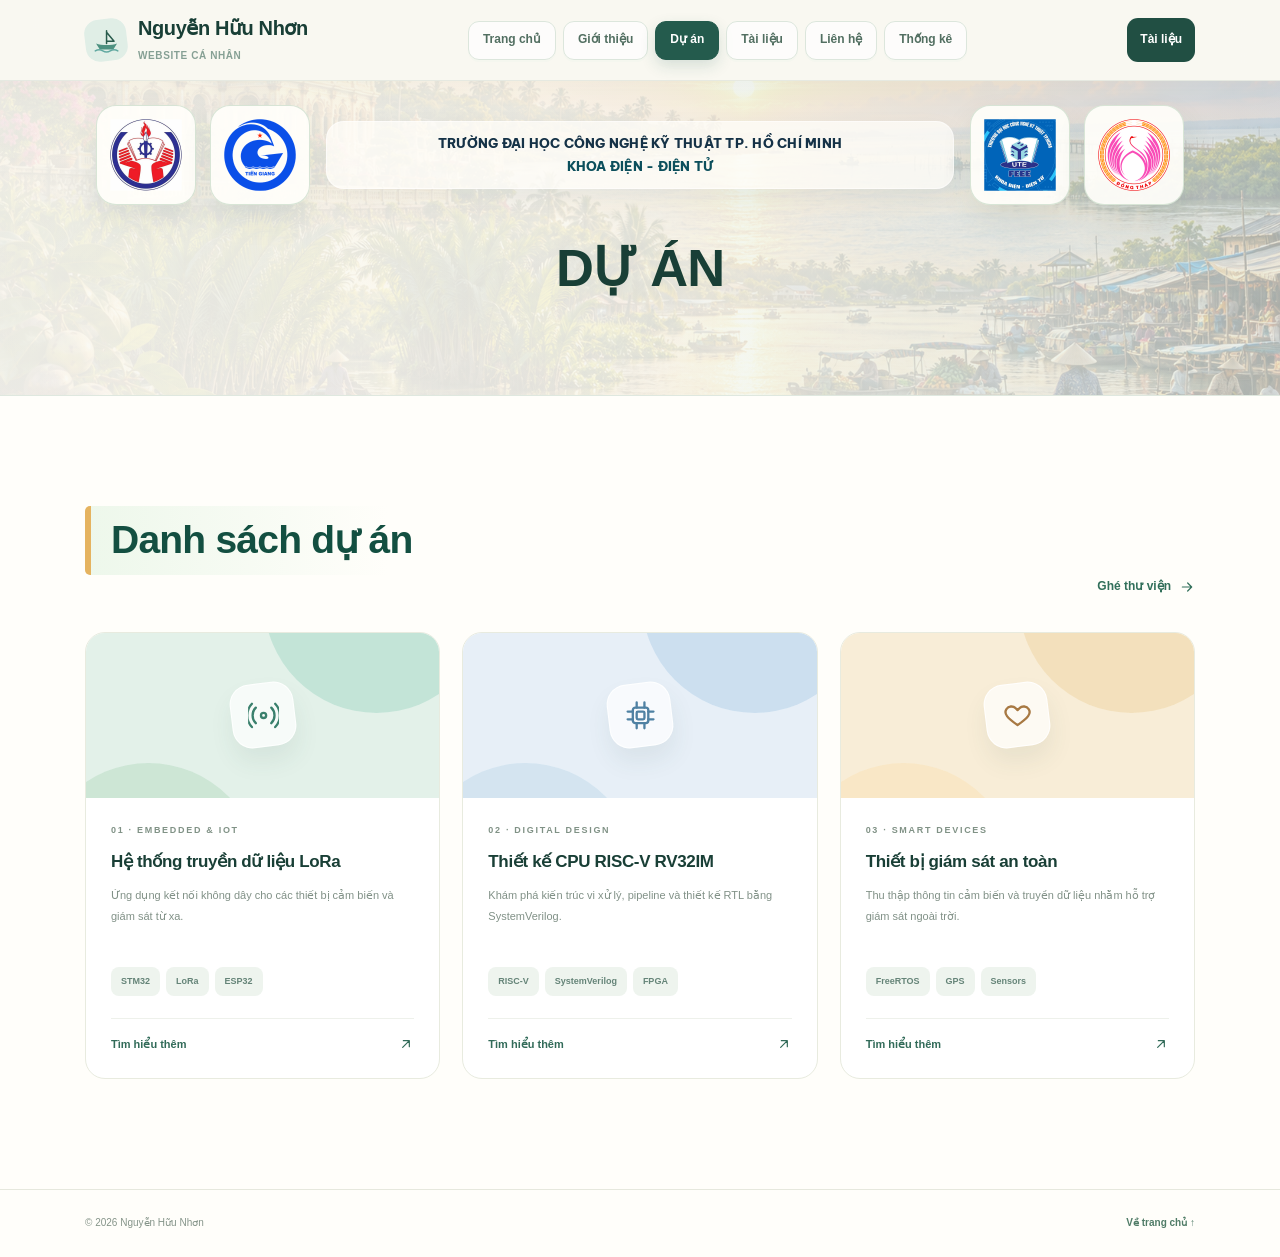
==== commit 376dc6ff: "Add files via upload" ====
--- a/du-an.html
+++ b/du-an.html
@@ -33,7 +33,7 @@
 <a href="gioi-thieu.html">Giới thiệu</a>
 <a aria-current="page" class="active" href="du-an.html">Dự án</a>
 <a href="tai-lieu.html">Tài liệu</a>
-<a href="lien-he.html">Liên hệ</a></nav>
+<a href="lien-he.html">Liên hệ</a><a href="thong-ke.html">Thống kê</a></nav>
 <a class="header-cta" href="tai-lieu.html">Tài liệu</a>
 <button aria-controls="site-nav" aria-expanded="false" aria-label="Mở menu" class="menu-toggle" id="menu-toggle" type="button"><svg class="icon"><use href="#i-menu"></use></svg></button>
 </div></header><main><section aria-label="Giới thiệu trang" class="page-banner"><div aria-label="Các biểu trưng giới thiệu" class="hero-emblems hero-emblems-split">
@@ -81,4 +81,6 @@
 <div class="form-actions"><button class="btn btn-primary" data-close="project-modal" type="button">Đã xem <svg class="icon icon-sm"><use href="#i-arrow"></use></svg></button></div>
 </div>
 </div><div aria-live="polite" id="toast" role="status"></div>
+<script src="analytics-config.js"></script>
+<script defer src="analytics.js"></script>
 <script src="script.js"></script></body></html>
--- a/style.css
+++ b/style.css
@@ -437,14 +437,14 @@
   background:
     linear-gradient(90deg, rgba(249,248,241,.94) 0%, rgba(249,248,241,.90) 34%, rgba(240,245,239,.72) 58%, rgba(224,236,230,.48) 100%),
     linear-gradient(180deg, rgba(255,255,255,.10) 0%, rgba(255,255,255,.18) 100%),
-    url('images/mekong-bg.jpg') center center / cover no-repeat;
+    url('images/tien-giang-hero.png') center center / cover no-repeat;
   border-bottom:1px solid #e2e9df;
   padding-top:20px;
 }
 .page-banner{
   background:
     linear-gradient(90deg, rgba(249,248,241,.92) 0%, rgba(249,248,241,.88) 42%, rgba(233,241,236,.78) 70%, rgba(225,237,231,.64) 100%),
-    url('images/mekong-bg.jpg') center center / cover no-repeat !important;
+    url('images/tien-giang-hero.png') center center / cover no-repeat !important;
   border-bottom:1px solid #dfe8df;
 }
 .page-banner::after{content:"";position:absolute;inset:0;background:linear-gradient(180deg, rgba(255,255,255,.05) 0%, rgba(255,255,255,.18) 100%);pointer-events:none}
@@ -1252,3 +1252,422 @@
   .story-conclusion-icon {width:38px;height:38px;flex-basis:38px;font-size:20px;}
   .story-conclusion p {font-size:12px;}
 }
+
+
+/* ===== 6 môn đại cương: mỗi môn 1 hàng ngang, cả danh sách xếp dọc ===== */
+.resource-grid.general-course-list {grid-template-columns:minmax(0,1fr);gap:19px;}
+.general-course-card {
+  --course-ink:#246853;--course-border:#cde7db;--course-bg:#e9f7ed;
+  position:relative; display:flex; align-items:stretch; min-height:226px;
+  padding:25px 31px; isolation:isolate;
+  overflow:hidden; border-radius:22px; border:1px solid var(--course-border);
+  background:linear-gradient(115deg,#fff 3%,var(--course-bg) 100%);
+  box-shadow:0 10px 32px rgba(35,80,61,.06);
+  transition:transform .18s ease,border-color .18s ease,box-shadow .18s ease;
+}
+.general-course-card:hover {transform:translateY(-3px);box-shadow:0 16px 34px rgba(35,80,61,.12);border-color:var(--course-ink);}
+.general-course-card::before {content:"";position:absolute;inset:0;pointer-events:none;z-index:-1;
+  background:linear-gradient(90deg,rgba(255,255,255,.95) 0%,rgba(255,255,255,.82) 52%,rgba(255,255,255,.09) 100%);}
+.general-course-main {z-index:2;position:relative;min-width:0;width:min(100%,750px);display:flex;flex-direction:column;align-items:flex-start;}
+.general-course-index {font-weight:850;color:var(--course-ink);background:var(--course-bg);border:1px solid var(--course-border);
+  padding:8px 12px;border-radius:12px;font-size:15px;letter-spacing:.1em;line-height:1;}
+.general-course-card h3 {margin:12px 0 10px;font-size:clamp(20px,2.3vw,25px);line-height:1.28;font-weight:800;color:#193f36;}
+.general-course-card p {margin:0 0 8px;font-size:14px;color:#527467;font-weight:600;}
+.general-drive-link {max-width:100%;display:flex;align-items:center;gap:9px;border:1px solid var(--course-border);
+  background:rgba(255,255,255,.82);padding:9px 11px;border-radius:12px;
+  color:var(--course-ink);font-size:13px;font-weight:700;transition:background .18s ease;}
+.general-drive-link:hover,.general-drive-link:focus-visible {background:#fff;box-shadow:0 7px 18px rgba(37,87,67,.10);}
+.general-drive-icon {display:grid;place-items:center;flex:0 0 28px;height:27px;border-radius:7px;background:var(--course-bg);}
+.general-drive-icon .icon {width:16px;height:16px;}
+.general-drive-link>.icon {flex:0 0 16px;}
+.general-drive-url {display:block;min-width:0;overflow-wrap:anywhere;line-height:1.45;}
+.general-course-art {position:absolute;z-index:0;right:0;top:0;bottom:0;width:34%;
+  background-image:linear-gradient(90deg,rgba(255,255,255,.55),rgba(255,255,255,0)),var(--course-image);
+  background-repeat:no-repeat;background-size:cover,auto 100%;background-position:center,right center;
+  opacity:.66;pointer-events:none;}
+.general-course-1{--course-ink:#247f60;--course-border:#bde6d3;--course-bg:#e5f7ed;--course-image:url('images/dai-cuong-01.webp');}
+.general-course-2{--course-ink:#286f9f;--course-border:#c3def7;--course-bg:#ebf6ff;--course-image:url('images/dai-cuong-02.webp');}
+.general-course-3{--course-ink:#b16a28;--course-border:#f0d6b9;--course-bg:#fff4e6;--course-image:url('images/dai-cuong-03.webp');}
+.general-course-4{--course-ink:#7161a5;--course-border:#dcd4f5;--course-bg:#f3efff;--course-image:url('images/dai-cuong-04.webp');}
+.general-course-5{--course-ink:#ba6577;--course-border:#f1cfd6;--course-bg:#fdf0f2;--course-image:url('images/dai-cuong-05.webp');}
+.general-course-6{--course-ink:#9c7528;--course-border:#ecd9b1;--course-bg:#fcf5e7;--course-image:url('images/dai-cuong-06.webp');}
+@media(max-width:800px){
+  .general-course-card{padding:22px;min-height:210px;}
+  .general-course-art{width:40%;opacity:.38;}
+  .general-course-main{width:100%;}
+}
+@media(max-width:520px){
+  .general-course-card{padding:19px 17px;min-height:0;}
+  .general-course-art{width:58%;opacity:.21;}
+  .general-course-card h3{font-size:20px;}
+  .general-course-card p{font-size:13px;}
+  .general-drive-link{font-size:12px;padding:9px;width:100%;}
+  .general-drive-url{overflow-wrap:anywhere;}
+}
+
+
+/* ===== 12 môn cơ sở ngành: thẻ dọc, minh họa chuyên môn ===== */
+.foundation-course-1{--course-ink:#347d83;--course-border:#d0e9e7;--course-bg:#e9f7f6;--course-image:url('images/co-so-nganh-01.svg');}
+.foundation-course-2{--course-ink:#247ba2;--course-border:#cce7f6;--course-bg:#ecf8ff;--course-image:url('images/co-so-nganh-02.svg');}
+.foundation-course-3{--course-ink:#9f7240;--course-border:#f1e1c4;--course-bg:#fff7e9;--course-image:url('images/co-so-nganh-03.svg');}
+.foundation-course-4{--course-ink:#647cae;--course-border:#dce2f7;--course-bg:#f0f3ff;--course-image:url('images/co-so-nganh-04.svg');}
+.foundation-course-5{--course-ink:#745eaa;--course-border:#e2d8f8;--course-bg:#f6f0ff;--course-image:url('images/co-so-nganh-05.svg');}
+.foundation-course-6{--course-ink:#308c80;--course-border:#d0ede2;--course-bg:#e9f9f0;--course-image:url('images/co-so-nganh-06.svg');}
+.foundation-course-7{--course-ink:#af6b48;--course-border:#f1dac7;--course-bg:#fff2e9;--course-image:url('images/co-so-nganh-07.svg');}
+.foundation-course-8{--course-ink:#565d98;--course-border:#dedffc;--course-bg:#f0f1ff;--course-image:url('images/co-so-nganh-08.svg');}
+.foundation-course-9{--course-ink:#248b95;--course-border:#ccebf0;--course-bg:#eafaFC;--course-image:url('images/co-so-nganh-09.svg');}
+.foundation-course-10{--course-ink:#8c709f;--course-border:#eadcf4;--course-bg:#fbf3ff;--course-image:url('images/co-so-nganh-10.svg');}
+.foundation-course-11{--course-ink:#3e8191;--course-border:#d0e5ec;--course-bg:#eff8fb;--course-image:url('images/co-so-nganh-11.svg');}
+.foundation-course-12{--course-ink:#ba758c;--course-border:#f1dbe3;--course-bg:#fff1f5;--course-image:url('images/co-so-nganh-12.svg');}
+
+/* ===== 7 môn chuyên ngành: mỗi môn một thẻ dọc, hình minh họa riêng ===== */
+.specialized-course-1{--course-ink:#2e8875;--course-border:#cdece2;--course-bg:#e9f9f3;--course-image:url('images/chuyen-nganh-01.svg');}
+.specialized-course-2{--course-ink:#2c80af;--course-border:#cbe9f6;--course-bg:#edf9ff;--course-image:url('images/chuyen-nganh-02.svg');}
+.specialized-course-3{--course-ink:#6b7dad;--course-border:#d9e2f5;--course-bg:#eff4ff;--course-image:url('images/chuyen-nganh-03.svg');}
+.specialized-course-4{--course-ink:#8060ac;--course-border:#e4d7f6;--course-bg:#f6efff;--course-image:url('images/chuyen-nganh-04.svg');}
+.specialized-course-5{--course-ink:#b87943;--course-border:#f0ddc5;--course-bg:#fff5e9;--course-image:url('images/chuyen-nganh-05.svg');}
+.specialized-course-6{--course-ink:#467c9e;--course-border:#cce4ef;--course-bg:#edf8fb;--course-image:url('images/chuyen-nganh-06.svg');}
+.specialized-course-7{--course-ink:#b0698b;--course-border:#efd2e0;--course-bg:#fff0f7;--course-image:url('images/chuyen-nganh-07.svg');}
+/* Giữ nhãn số môn trong thẻ phân loại gọn gàng trên thiết bị nhỏ. */
+.subject-card .subject-bottom > span {line-height:1.35;}
+@media (max-width:480px){
+  .general-course-card .general-course-art {opacity:.18;}
+}
+
+.elective-course-1{--course-ink:#2d8f83;--course-border:#c8ebe3;--course-bg:#eaf9f6;--course-image:url('images/elective-01.svg');}
+.elective-course-2{--course-ink:#416eaf;--course-border:#d4e2f7;--course-bg:#edf4ff;--course-image:url('images/elective-02.svg');}
+.english1-course-1{--course-ink:#b0791e;--course-border:#efddb1;--course-bg:#fff7e8;--course-image:url('images/english-01.svg');}
+.english2-course-1{--course-ink:#7a5aae;--course-border:#e1d4f4;--course-bg:#f7f0ff;--course-image:url('images/english-02.svg');}
+
+
+/* 20-10-2026 — 6 background Đại cương mới từ bộ minh họa theo từng môn.
+   Chỉ tác động nhóm Đại cương, giữ nguyên các nhóm khác. */
+.general-course-1, .general-course-2, .general-course-3,
+.general-course-4, .general-course-5, .general-course-6 {
+  background:linear-gradient(107deg,#ffffff 0%,#fffefa 49%,var(--course-bg) 100%);
+  min-height:228px;
+}
+.general-course-1 .general-course-art, .general-course-2 .general-course-art,
+.general-course-3 .general-course-art, .general-course-4 .general-course-art,
+.general-course-5 .general-course-art, .general-course-6 .general-course-art {
+  width:47%; opacity:.98;
+  background-image:linear-gradient(90deg,rgba(255,255,255,.97),rgba(255,255,255,.58) 20%,rgba(255,255,255,0) 48%), var(--course-image);
+  background-position:center,center;
+  background-size:100% 100%,cover;
+}
+.general-course-1 .general-course-main, .general-course-2 .general-course-main,
+.general-course-3 .general-course-main, .general-course-4 .general-course-main,
+.general-course-5 .general-course-main, .general-course-6 .general-course-main {
+  width:min(100%,720px);
+}
+@media(max-width:800px){
+  .general-course-1 .general-course-art,.general-course-2 .general-course-art,
+  .general-course-3 .general-course-art,.general-course-4 .general-course-art,
+  .general-course-5 .general-course-art,.general-course-6 .general-course-art {
+    width:56%;opacity:.40;
+  }
+}
+@media(max-width:520px){
+  .general-course-1 .general-course-art,.general-course-2 .general-course-art,
+  .general-course-3 .general-course-art,.general-course-4 .general-course-art,
+  .general-course-5 .general-course-art,.general-course-6 .general-course-art {
+    width:100%;opacity:.19;
+  }
+  .general-course-1, .general-course-2, .general-course-3,
+  .general-course-4, .general-course-5, .general-course-6 {min-height:0;}
+}
+
+
+/* 21-10-2026 - Bo background moi cho 10 mon Co so nganh dau tien. */
+.foundation-course-1{--course-image:url('images/co-so-nganh-pro-01.webp');}
+.foundation-course-2{--course-image:url('images/co-so-nganh-pro-02.webp');}
+.foundation-course-3{--course-image:url('images/co-so-nganh-pro-03.webp');}
+.foundation-course-4{--course-image:url('images/co-so-nganh-pro-04.webp');}
+.foundation-course-5{--course-image:url('images/co-so-nganh-pro-05.webp');}
+.foundation-course-6{--course-image:url('images/co-so-nganh-pro-06.webp');}
+.foundation-course-7{--course-image:url('images/co-so-nganh-pro-07.webp');}
+.foundation-course-8{--course-image:url('images/co-so-nganh-pro-08.webp');}
+.foundation-course-9{--course-image:url('images/co-so-nganh-pro-09.webp');}
+.foundation-course-10{--course-image:url('images/co-so-nganh-pro-10.webp');}
+
+.foundation-course-1,
+.foundation-course-2,
+.foundation-course-3,
+.foundation-course-4,
+.foundation-course-5,
+.foundation-course-6,
+.foundation-course-7,
+.foundation-course-8,
+.foundation-course-9,
+.foundation-course-10 {
+ background:linear-gradient(107deg,#fff 0%,#fffefa 46%,var(--course-bg) 100%);
+ min-height:228px;
+}
+.foundation-course-1 .general-course-art,
+.foundation-course-2 .general-course-art,
+.foundation-course-3 .general-course-art,
+.foundation-course-4 .general-course-art,
+.foundation-course-5 .general-course-art,
+.foundation-course-6 .general-course-art,
+.foundation-course-7 .general-course-art,
+.foundation-course-8 .general-course-art,
+.foundation-course-9 .general-course-art,
+.foundation-course-10 .general-course-art {
+ width:48%;opacity:.98;
+ background-image:linear-gradient(90deg,rgba(255,255,255,.98) 0%,rgba(255,255,255,.47) 24%,rgba(255,255,255,0) 53%),var(--course-image);
+ background-position:center,center;
+ background-size:100% 100%,cover;
+}
+.foundation-course-1 .general-course-main,
+.foundation-course-2 .general-course-main,
+.foundation-course-3 .general-course-main,
+.foundation-course-4 .general-course-main,
+.foundation-course-5 .general-course-main,
+.foundation-course-6 .general-course-main,
+.foundation-course-7 .general-course-main,
+.foundation-course-8 .general-course-main,
+.foundation-course-9 .general-course-main,
+.foundation-course-10 .general-course-main {width:min(100%,720px);}
+@media(max-width:800px){
+ .foundation-course-1 .general-course-art,
+.foundation-course-2 .general-course-art,
+.foundation-course-3 .general-course-art,
+.foundation-course-4 .general-course-art,
+.foundation-course-5 .general-course-art,
+.foundation-course-6 .general-course-art,
+.foundation-course-7 .general-course-art,
+.foundation-course-8 .general-course-art,
+.foundation-course-9 .general-course-art,
+.foundation-course-10 .general-course-art {width:56%;opacity:.42;}
+}
+@media(max-width:520px){
+ .foundation-course-1 .general-course-art,
+.foundation-course-2 .general-course-art,
+.foundation-course-3 .general-course-art,
+.foundation-course-4 .general-course-art,
+.foundation-course-5 .general-course-art,
+.foundation-course-6 .general-course-art,
+.foundation-course-7 .general-course-art,
+.foundation-course-8 .general-course-art,
+.foundation-course-9 .general-course-art,
+.foundation-course-10 .general-course-art {width:100%;opacity:.18;}
+ .foundation-course-1,
+.foundation-course-2,
+.foundation-course-3,
+.foundation-course-4,
+.foundation-course-5,
+.foundation-course-6,
+.foundation-course-7,
+.foundation-course-8,
+.foundation-course-9,
+.foundation-course-10 {min-height:0;}
+}
+
+
+/* 21-10-2026 - Nâng cấp 2 môn cơ sở ngành còn lại + 7 môn chuyên ngành. */
+.foundation-course-11{--course-image:url('images/co-so-nganh-pro-11.webp');}
+.foundation-course-12{--course-image:url('images/co-so-nganh-pro-12.webp');}
+.foundation-course-11,.foundation-course-12,.specialized-course-1,.specialized-course-2,.specialized-course-3,.specialized-course-4,.specialized-course-5,.specialized-course-6,.specialized-course-7{background:linear-gradient(107deg,#fff 0%,#fffefa 46%,var(--course-bg) 100%);min-height:228px;}
+.specialized-course-1{--course-image:url('images/chuyen-nganh-pro-01.webp');}
+.specialized-course-2{--course-image:url('images/chuyen-nganh-pro-02.webp');}
+.specialized-course-3{--course-image:url('images/chuyen-nganh-pro-03.webp');}
+.specialized-course-4{--course-image:url('images/chuyen-nganh-pro-04.webp');}
+.specialized-course-5{--course-image:url('images/chuyen-nganh-pro-05.webp');}
+.specialized-course-6{--course-image:url('images/chuyen-nganh-pro-06.webp');}
+.specialized-course-7{--course-image:url('images/chuyen-nganh-pro-07.webp');}
+.foundation-course-11 .general-course-art,.foundation-course-12 .general-course-art,.specialized-course-1 .general-course-art,.specialized-course-2 .general-course-art,.specialized-course-3 .general-course-art,.specialized-course-4 .general-course-art,.specialized-course-5 .general-course-art,.specialized-course-6 .general-course-art,.specialized-course-7 .general-course-art{width:48%;opacity:.98;background-image:linear-gradient(90deg,rgba(255,255,255,.98) 0%,rgba(255,255,255,.47) 24%,rgba(255,255,255,0) 53%),var(--course-image);background-position:center,center;background-size:100% 100%,cover;}
+.foundation-course-11 .general-course-main,.foundation-course-12 .general-course-main,.specialized-course-1 .general-course-main,.specialized-course-2 .general-course-main,.specialized-course-3 .general-course-main,.specialized-course-4 .general-course-main,.specialized-course-5 .general-course-main,.specialized-course-6 .general-course-main,.specialized-course-7 .general-course-main{width:min(100%,720px);}
+@media(max-width:800px){.foundation-course-11 .general-course-art,.foundation-course-12 .general-course-art,.specialized-course-1 .general-course-art,.specialized-course-2 .general-course-art,.specialized-course-3 .general-course-art,.specialized-course-4 .general-course-art,.specialized-course-5 .general-course-art,.specialized-course-6 .general-course-art,.specialized-course-7 .general-course-art{width:56%;opacity:.42;}}
+@media(max-width:520px){.foundation-course-11 .general-course-art,.foundation-course-12 .general-course-art,.specialized-course-1 .general-course-art,.specialized-course-2 .general-course-art,.specialized-course-3 .general-course-art,.specialized-course-4 .general-course-art,.specialized-course-5 .general-course-art,.specialized-course-6 .general-course-art,.specialized-course-7 .general-course-art{width:100%;opacity:.18;}.foundation-course-11,.foundation-course-12,.specialized-course-1,.specialized-course-2,.specialized-course-3,.specialized-course-4,.specialized-course-5,.specialized-course-6,.specialized-course-7{min-height:0;}}
+
+
+/* Hinh nen minh hoa VIP: 2 mon Co so nganh cuoi + 7 mon Chuyen nganh.
+   Chu + link la HTML that, anh khong co chu gia, giu tinh kha dung mobile. */
+.general-course-card.premium-tech-card {
+  min-height:246px;
+  padding:29px 31px;
+  border-width:1.5px;
+  border-color:var(--course-border);
+  background:
+    linear-gradient(90deg,rgba(255,255,255,.99) 0%,rgba(255,255,255,.97) 26%,rgba(255,255,255,.92) 41%,rgba(255,255,255,.64) 55%,rgba(255,255,255,0) 74%),
+    var(--course-image) center center / cover no-repeat;
+  box-shadow:0 14px 35px rgba(24,56,81,.105);
+}
+.general-course-card.premium-tech-card::before {display:none;}
+.general-course-card.premium-tech-card .general-course-art {display:none;}
+.general-course-card.premium-tech-card .general-course-main {width:min(100%,750px);}
+.general-course-card.premium-tech-card h3 {
+  color:#143a48;
+  font-size:clamp(21px,2.25vw,26px);
+  font-weight:800;
+  text-shadow:0 1px 0 rgba(255,255,255,.55);
+}
+.general-course-card.premium-tech-card .general-course-index {
+  box-shadow:0 5px 12px rgba(17,51,65,.07);
+}
+.general-course-card.premium-tech-card .general-drive-link {
+  background:rgba(255,255,255,.94);
+  box-shadow:0 4px 16px rgba(24,52,78,.05);
+  backdrop-filter:blur(4px);
+}
+.general-course-card.premium-tech-card:hover {
+  border-color:var(--course-ink);
+  box-shadow:0 18px 44px rgba(24,56,81,.17);
+}
+@media(max-width:800px){
+  .general-course-card.premium-tech-card {
+    min-height:220px;
+    padding:22px;
+    background-image:
+      linear-gradient(90deg,rgba(255,255,255,.98) 0%,rgba(255,255,255,.93) 46%,rgba(255,255,255,.62) 76%,rgba(255,255,255,.38) 100%),
+      var(--course-image);
+  }
+}
+@media(max-width:520px){
+  .general-course-card.premium-tech-card {
+    min-height:0;
+    padding:20px 18px;
+    background-image:
+      linear-gradient(90deg,rgba(255,255,255,.98) 0%,rgba(255,255,255,.93) 60%,rgba(255,255,255,.78) 100%),
+      var(--course-image);
+    background-position:center,60% center;
+  }
+  .general-course-card.premium-tech-card h3 {font-size:19px;}
+  .general-course-card.premium-tech-card .general-drive-link {font-size:11px;}
+}
+
+/* 21-10-2026 - Nâng cấp VIP cho 2 môn tự chọn chuyên ngành + 2 môn Anh văn. */
+.elective-course-1{--course-image:url('images/elective-pro-01.png');}
+.elective-course-2{--course-image:url('images/elective-pro-02.png');}
+.english1-course-1{--course-image:url('images/english-pro-01.png');}
+.english2-course-1{--course-image:url('images/english-pro-02.png');}
+
+.elective-course-1,
+.elective-course-2,
+.english1-course-1,
+.english2-course-1 {
+  background:linear-gradient(107deg,#fff 0%,#fffefa 46%,var(--course-bg) 100%);
+  min-height:228px;
+}
+.elective-course-1 .general-course-art,
+.elective-course-2 .general-course-art,
+.english1-course-1 .general-course-art,
+.english2-course-1 .general-course-art {
+  width:48%;opacity:.98;
+  background-image:linear-gradient(90deg,rgba(255,255,255,.98) 0%,rgba(255,255,255,.47) 24%,rgba(255,255,255,0) 53%),var(--course-image);
+  background-position:center,center;
+  background-size:100% 100%,cover;
+}
+.elective-course-1 .general-course-main,
+.elective-course-2 .general-course-main,
+.english1-course-1 .general-course-main,
+.english2-course-1 .general-course-main {
+  width:min(100%,720px);
+}
+@media(max-width:800px){
+  .elective-course-1 .general-course-art,
+  .elective-course-2 .general-course-art,
+  .english1-course-1 .general-course-art,
+  .english2-course-1 .general-course-art {width:56%;opacity:.42;}
+}
+@media(max-width:520px){
+  .elective-course-1 .general-course-art,
+  .elective-course-2 .general-course-art,
+  .english1-course-1 .general-course-art,
+  .english2-course-1 .general-course-art {width:100%;opacity:.18;}
+  .elective-course-1,
+  .elective-course-2,
+  .english1-course-1,
+  .english2-course-1 {min-height:0;}
+}
+
+
+/* === 21/10/2026: Chuẩn hóa danh mục và khung của tất cả môn học ===
+   Không thay dữ liệu hoặc hình nền, chỉ sửa kích thước, khoảng cách và trạng thái. */
+.resource-page .subject-section{
+  position:relative;
+  z-index:1;
+  scroll-margin-top:108px;
+}
+.resource-page .subject-grid{
+  align-items:stretch;
+  grid-auto-rows:minmax(190px,auto);
+}
+.resource-page .subject-card{
+  width:100%;
+  height:100%;
+  min-height:190px;
+  margin:0;
+  transform:none;
+  border-width:1.5px;
+  border-color:#dce8df;
+  box-shadow:0 8px 24px rgba(29,81,57,.055);
+}
+.resource-page .subject-card:hover{
+  transform:none;
+  border-color:var(--tone);
+  box-shadow:0 11px 27px rgba(28,83,65,.105);
+}
+.resource-page .subject-card.is-selected{
+  border-color:var(--tone);
+  box-shadow:inset 0 0 0 1px var(--tone),0 10px 25px rgba(30,85,66,.085);
+}
+.resource-page .subject-name{min-height:0;}
+.resource-page .subject-bottom{margin-top:auto;padding-top:13px;}
+.resource-page #resource-list{scroll-margin-top:112px;}
+
+/* Cùng chiều cao và padding cho 6 + 12 + 7 + 2 + 1 + 1 môn.
+   Nền premium vẫn giữ ảnh và gradient riêng, nhưng không phóng to khung. */
+.resource-page .general-course-card,
+.resource-page .general-course-card.premium-tech-card{
+  min-height:228px;
+  padding:25px 31px;
+  border-width:1px;
+  border-radius:22px;
+  align-items:stretch;
+}
+.resource-page .general-course-card h3,
+.resource-page .general-course-card.premium-tech-card h3{
+  font-size:clamp(20px,2.3vw,25px);
+  line-height:1.28;
+  font-weight:800;
+  margin:12px 0 10px;
+}
+.resource-page .general-course-card .general-course-main,
+.resource-page .general-course-card.premium-tech-card .general-course-main{
+  width:min(100%,720px);
+}
+.resource-page .general-course-card .general-drive-link,
+.resource-page .general-course-card.premium-tech-card .general-drive-link{
+  font-size:13px;
+  padding:9px 11px;
+  min-height:40px;
+}
+@media(max-width:800px){
+  .resource-page .general-course-card,
+  .resource-page .general-course-card.premium-tech-card{
+    min-height:210px;
+    padding:22px;
+  }
+}
+@media(max-width:600px){
+  .resource-page .subject-grid{grid-auto-rows:auto;}
+  .resource-page .subject-card{min-height:155px;}
+}
+@media(max-width:520px){
+  .resource-page .general-course-card,
+  .resource-page .general-course-card.premium-tech-card{
+    min-height:0;
+    padding:19px 17px;
+  }
+  .resource-page .general-course-card h3,
+  .resource-page .general-course-card.premium-tech-card h3{
+    font-size:20px;
+    line-height:1.32;
+  }
+  .resource-page .general-course-card .general-drive-link,
+  .resource-page .general-course-card.premium-tech-card .general-drive-link{
+    font-size:12px;
+    padding:9px;
+  }
+}
